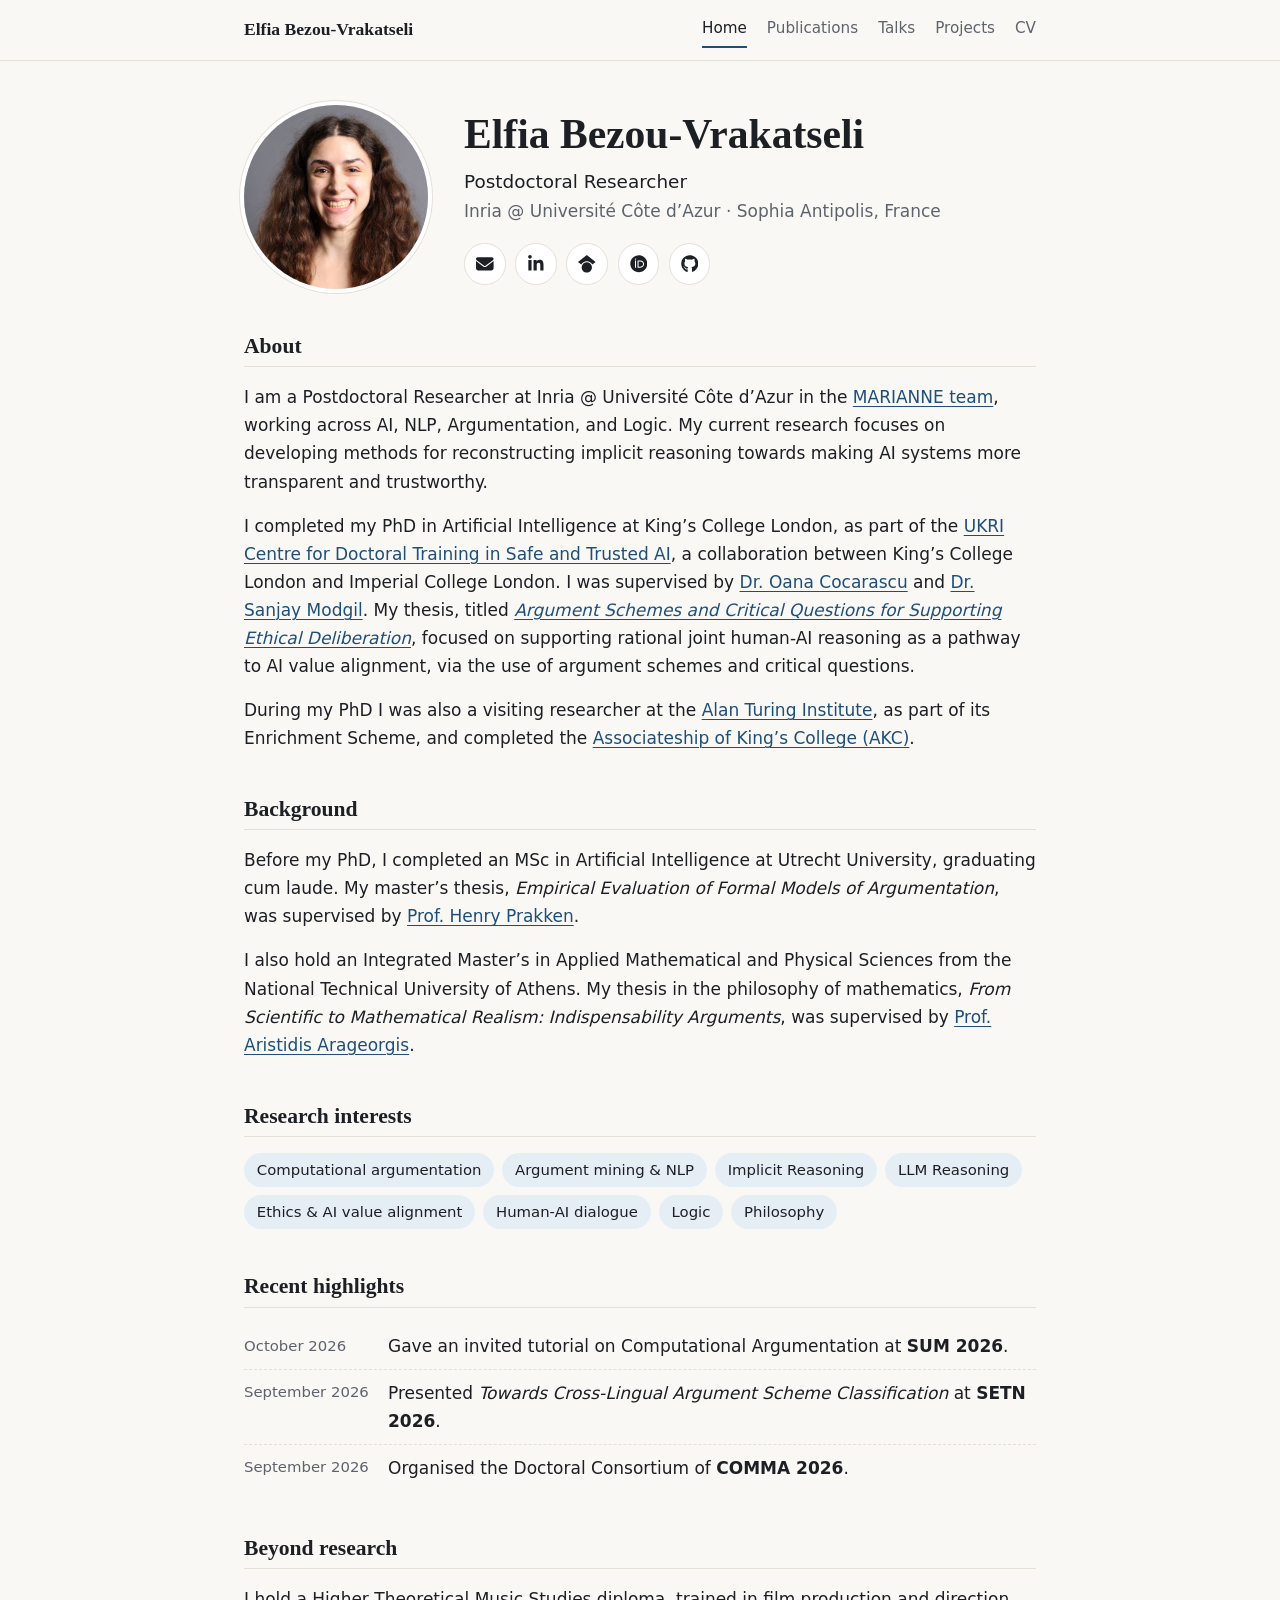
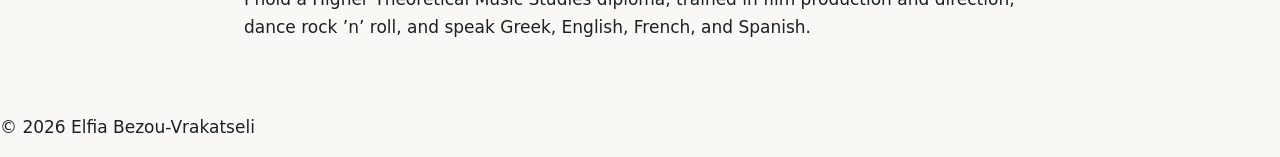
==== index.html @ 73899613 "Update index.html" ====
<!doctype html>
<html lang="en">
<head>
  <meta charset="utf-8">
  <meta name="viewport" content="width=device-width, initial-scale=1">
  <title>Elfia Bezou-Vrakatseli</title>
  <meta name="description" content="Elfia Bezou-Vrakatseli — Postdoctoral Researcher at Inria, Université Côte d’Azur &amp; working on AI, NLP, argumentation and logic.">
  <meta name="author" content="Elfia Bezou-Vrakatseli">
  <meta property="og:title" content="Elfia Bezou-Vrakatseli">
  <meta property="og:description" content="Elfia Bezou-Vrakatseli — Postdoctoral Researcher at Université Côte d’Azur &amp; Inria working on AI, NLP, argumentation and logic.">
  <meta property="og:type" content="website">
  <meta property="og:image" content="https://elfiabv.github.io/assets/photo.jpg">
  <meta name="color-scheme" content="light dark">
  <link rel="icon" href="favicon.svg" type="image/svg+xml">
  <link rel="stylesheet" href="style.css">
</head>
<body>
  <a class="skip" href="#main">Skip to content</a>
  <header class="site-header">
    <div class="wrap header-inner">
      <a class="brand" href="index.html">Elfia Bezou-Vrakatseli</a>
      <nav aria-label="Main">
        <a href="index.html" aria-current="page">Home</a>
        <a href="publications.html">Publications</a>
        <a href="talks.html">Talks</a>
        <a href="projects.html">Projects</a>
        <a href="cv.html">CV</a>
      </nav>
    </div>
  </header>

  <main id="main" class="wrap">
    <section class="hero">
      <div class="avatar">
        <span aria-hidden="true">EBV</span>
        <img src="assets/photo.jpg" alt="Photo of Elfia Bezou-Vrakatseli" width="320" height="320" onerror="this.remove()">
      </div>
      <div class="hero-text">
        <h1>Elfia Bezou-Vrakatseli</h1>
        <p class="role">Postdoctoral Researcher</p>
        <p class="affil"> Inria @ Université Côte d’Azur · Sophia Antipolis, France</p>
    <ul class="links">
      <li><a href="mailto:elfia.bezou-vrakatseli@inria.fr" aria-label="Email" title="Email"><svg class="icon" viewBox="0 0 512 512" aria-hidden="true" focusable="false"><path d="M48 64C21.5 64 0 85.5 0 112c0 15.1 7.1 29.3 19.2 38.4L236.8 313.6c11.4 8.5 27 8.5 38.4 0L492.8 150.4c12.1-9.1 19.2-23.3 19.2-38.4c0-26.5-21.5-48-48-48L48 64zM0 176L0 384c0 35.3 28.7 64 64 64l384 0c35.3 0 64-28.7 64-64l0-208L294.4 339.2c-22.8 17.1-54 17.1-76.8 0L0 176z"/></svg></a></li>
      <li><a href="https://www.linkedin.com/in/elfia-bezou-vrakatseli/" aria-label="LinkedIn" title="LinkedIn" target="_blank" rel="noopener"><svg class="icon" viewBox="0 0 448 512" aria-hidden="true" focusable="false"><path d="M100.28 448H7.4V148.9h92.88zM53.79 108.1C24.09 108.1 0 83.5 0 53.8a53.79 53.79 0 0 1 107.58 0c0 29.7-24.1 54.3-53.79 54.3zM447.9 448h-92.68V302.4c0-34.7-.7-79.2-48.29-79.2-48.29 0-55.69 37.7-55.69 76.7V448h-92.78V148.9h89.08v40.8h1.3c12.4-23.5 42.69-48.3 87.88-48.3 94 0 111.28 61.9 111.28 142.3V448z"/></svg></a></li>
      <li><a href="https://scholar.google.com/citations?user=4mK89xIAAAAJ&amp;hl=en" aria-label="Google Scholar" title="Google Scholar" target="_blank" rel="noopener"><svg class="icon" viewBox="0 0 512 512" aria-hidden="true" focusable="false"><path d="M390.9 298.5c0 0 0 .1 .1 .1c9.2 19.4 14.4 41.1 14.4 64C405.3 445.1 338.5 512 256 512s-149.3-66.9-149.3-149.3c0-22.9 5.2-44.6 14.4-64h0c1.7-3.6 3.6-7.2 5.6-10.7c4.4-7.6 9.4-14.7 15-21.3c27.4-32.6 68.5-53.3 114.4-53.3c33.6 0 64.6 11.1 89.6 29.9c9.1 6.9 17.4 14.7 24.8 23.5c5.6 6.6 10.6 13.8 15 21.3c2 3.4 3.8 7 5.5 10.5zm26.4-18.8c-30.1-58.4-91-98.4-161.3-98.4s-131.2 40-161.3 98.4L0 202.7 256 0 512 202.7l-94.7 77.1z"/></svg></a></li>
      <li><a href="https://orcid.org/0009-0004-8954-246X" aria-label="ORCID" title="ORCID" target="_blank" rel="noopener"><svg class="icon" viewBox="0 0 512 512" aria-hidden="true" focusable="false"><path d="M294.75 188.19h-45.92V342h47.47c67.62 0 83.12-51.34 83.12-76.91 0-41.64-26.54-76.9-84.67-76.9zM256 8C119 8 8 119 8 256s111 248 248 248 248-111 248-248S393 8 256 8zm-80.79 360.76h-29.84v-207.5h29.84zm-14.92-231.14a19.57 19.57 0 1 1 19.57-19.57 19.64 19.64 0 0 1-19.57 19.57zM300 369h-81V161.26h80.6c76.73 0 110.44 54.83 110.44 103.85C410 318.39 368.38 369 300 369z"/></svg></a></li>
      <li><a href="https://github.com/ElfiaBv" aria-label="GitHub" title="GitHub" target="_blank" rel="noopener"><svg class="icon" viewBox="0 0 496 512" aria-hidden="true" focusable="false"><path d="M165.9 397.4c0 2-2.3 3.6-5.2 3.6-3.3.3-5.6-1.3-5.6-3.6 0-2 2.3-3.6 5.2-3.6 3-.3 5.6 1.3 5.6 3.6zm-31.1-4.5c-.7 2 1.3 4.3 4.3 4.9 2.6 1 5.6 0 6.2-2s-1.3-4.3-4.3-5.2c-2.6-.7-5.5.3-6.2 2.3zm44.2-1.7c-2.9.7-4.9 2.6-4.6 4.9.3 2 2.9 3.3 5.9 2.6 2.9-.7 4.9-2.6 4.6-4.6-.3-1.9-3-3.2-5.9-2.9zM244.8 8C106.1 8 0 113.3 0 252c0 110.9 69.8 205.8 169.5 239.2 12.8 2.3 17.3-5.6 17.3-12.1 0-6.2-.3-40.4-.3-61.4 0 0-70 15-84.7-29.8 0 0-11.4-29.1-27.8-36.6 0 0-22.9-15.7 1.6-15.4 0 0 24.9 2 38.6 25.8 21.9 38.6 58.6 27.5 72.9 20.9 2.3-16 8.8-27.1 16-33.7-55.9-6.2-112.3-14.3-112.3-110.5 0-27.5 7.6-41.3 23.6-58.9-2.6-6.5-11.1-33.3 2.6-67.9 20.9-6.5 69 27 69 27 20-5.6 41.5-8.5 62.8-8.5s42.8 2.9 62.8 8.5c0 0 48.1-33.6 69-27 13.7 34.7 5.2 61.4 2.6 67.9 16 17.7 25.8 31.5 25.8 58.9 0 96.5-58.9 104.2-114.8 110.5 9.2 7.9 17 22.9 17 46.4 0 33.7-.3 75.4-.3 83.6 0 6.5 4.6 14.4 17.3 12.1C428.2 457.8 496 362.9 496 252 496 113.3 383.5 8 244.8 8zM97.2 352.9c-1.3 1-1 3.3.7 5.2 1.6 1.6 3.9 2.3 5.2 1 1.3-1 1-3.3-.7-5.2-1.6-1.6-3.9-2.3-5.2-1zm-10.8-8.1c-.7 1.3.3 2.9 2.3 3.9 1.6 1 3.6.7 4.3-.7.7-1.3-.3-2.9-2.3-3.9-2-.6-3.6-.3-4.3.7zm32.4 35.6c-1.6 1.3-1 4.3 1.3 6.2 2.3 2.3 5.2 2.6 6.5 1 1.3-1.3.7-4.3-1.3-6.2-2.2-2.3-5.2-2.6-6.5-1zm-11.4-14.7c-1.6 1-1.6 3.6 0 5.9 1.6 2.3 4.3 3.3 5.6 2.3 1.6-1.3 1.6-3.9 0-6.2-1.4-2.3-4-3.3-5.6-2z"/></svg></a></li>
      </ul>
      </div>
      
    </section>

    <section aria-labelledby="about">
      <h2 id="about">About</h2>
           <p>I am a Postdoctoral Researcher at Inria @ Université Côte d’Azur in the <a href="https://team.inria.fr/marianne/team-members/" target="_blank" rel="noopener">MARIANNE team</a>, working across AI, NLP, Argumentation, and Logic. My current research focuses on developing methods for reconstructing implicit reasoning towards making AI systems more transparent and trustworthy. </p>
         <p>I completed my PhD in Artificial Intelligence at King’s College London, as part of the <a href="https://safeandtrustedai.org/" target="_blank" rel="noopener">UKRI Centre for Doctoral Training in Safe and Trusted AI</a>, a collaboration between King’s College London and Imperial College London. I was supervised by <a href="https://www.kcl.ac.uk/people/oana-cocarascu" target="_blank" rel="noopener">Dr. Oana Cocarascu</a> and <a href="https://sanjaymodgil.nms.kcl.ac.uk/" target="_blank" rel="noopener">Dr. Sanjay Modgil</a>. My thesis, titled <a href="https://kclpure.kcl.ac.uk/portal/en/studentTheses/argument-schemes-and-critical-questions-for-supporting-ethical-de/" target="_blank" rel="noopener"><em>Argument Schemes and Critical Questions for Supporting Ethical Deliberation</em></a>, focused on supporting rational joint human-AI reasoning as a pathway to AI value alignment, via the use of argument schemes and critical questions.     </p>
               
      <p>During my PhD I was also a visiting researcher at the <a href="https://www.turing.ac.uk/" target="_blank" rel="noopener">Alan Turing Institute</a>, as part of its Enrichment Scheme, and completed the <a href="https://www.kcl.ac.uk/akc" target="_blank" rel="noopener">Associateship of King’s College (AKC)</a>.</p>
    </section>

    <section aria-labelledby="background">
      <h2 id="background">Background</h2>
      <p>Before my PhD, I completed an MSc in Artificial Intelligence at Utrecht University, graduating cum laude. My master’s thesis, <em>Empirical Evaluation of Formal Models of Argumentation</em>, was supervised by <a href="https://webspace.science.uu.nl/~prakk101/" target="_blank" rel="noopener">Prof. Henry Prakken</a>.</p>
      <p>I also hold an Integrated Master’s in Applied Mathematical and Physical Sciences from the National Technical University of Athens. My thesis in the philosophy of mathematics, <em>From Scientific to Mathematical Realism: Indispensability Arguments</em></a>, was supervised by <a href="https://aked.ntua.gr/arageorgis_en.html" target="_blank" rel="noopener">Prof. Aristidis Arageorgis</a>.</p>
    </section>
 
    </section>

    <section aria-labelledby="interests">
      <h2 id="interests">Research interests</h2>
      <ul class="tags">
        <li>Computational argumentation</li>
        <li>Argument mining &amp; NLP </li>
        <li>Implicit Reasoning</li> <li>LLM Reasoning</li>
        <li>Ethics &amp; AI value alignment</li>
        <li>Human-AI dialogue</li>
        <li>Logic</li> <li>Philosophy</li>
      </ul>
    </section>

    <section aria-labelledby="highlights">
      <h2 id="highlights">Recent highlights</h2>
      <ul class="timeline">
        <li><span class="when">October 2026</span><span>Gave an invited tutorial on Computational Argumentation at <strong>SUM 2026</strong>.</span></li>
        <li><span class="when">September 2026</span><span>Presented<em> Towards Cross-Lingual Argument Scheme Classification</em> at <strong>SETN 2026</strong>.</span></li>
        
        <li><span class="when">September 2026</span><span>Organised the Doctoral Consortium of <strong>COMMA 2026</strong>.</span></li>
         
      </ul>
    </section>

    <section aria-labelledby="beyond">
      <h2 id="beyond">Beyond research</h2>
      <p>I hold a Higher Theoretical Music Studies diploma, trained in film production and direction, dance rock ’n’ roll, and speak Greek, English, French, and Spanish.</p>
    </section>

  </main>

   
      <p>&copy; 2026 Elfia Bezou-Vrakatseli</p>
    </div>
  </footer>
</body>
</html>
---- style.css ----
/* ==========================================================
   Elfia Bezou-Vrakatseli — personal site
   Colours are defined once here; change --accent to re-theme.
   ========================================================== */

:root {
  --bg: #faf8f4;
  --surface: #ffffff;
  --text: #1c1f24;
  --muted: #5d636d;
  --line: #e4e0d8;
  --accent: #1d4f7a;          /* Aegean blue */
  --accent-soft: #e6eef5;
  --badge-bg: #f1ede6;
  --badge-text: #6b5e4a;

  --serif: "Iowan Old Style", "Palatino Linotype", Palatino, "Book Antiqua", Georgia, serif;
  --sans: system-ui, -apple-system, "Segoe UI", Roboto, "Helvetica Neue", Arial, sans-serif;

  --max: 52rem;
  --radius: 10px;
}

@media (prefers-color-scheme: dark) {
  :root {
    --bg: #14171b;
    --surface: #1b1f24;
    --text: #e8e6e1;
    --muted: #a3a8b0;
    --line: #2c3138;
    --accent: #8cbbe3;
    --accent-soft: #1f2c39;
    --badge-bg: #262b31;
    --badge-text: #c9bfae;
  }
}

/* ---------- base ---------- */
*, *::before, *::after { box-sizing: border-box; }

html { -webkit-text-size-adjust: 100%; }

body {
  margin: 0;
  background: var(--bg);
  color: var(--text);
  font-family: var(--sans);
  font-size: 1.0625rem;
  line-height: 1.65;
}

a { color: var(--accent); text-underline-offset: 0.18em; text-decoration-thickness: 1px; }
a:hover { text-decoration-thickness: 2px; }
:focus-visible { outline: 2px solid var(--accent); outline-offset: 3px; border-radius: 4px; }

h1, h2, h3 { font-family: var(--serif); font-weight: 600; line-height: 1.25; margin: 0; }
h2 {
  font-size: 1.35rem;
  margin: 2.75rem 0 1rem;
  padding-bottom: 0.4rem;
  border-bottom: 1px solid var(--line);
}
h3 { font-size: 1.1rem; }
p { margin: 0 0 1rem; }

.wrap { max-width: var(--max); margin: 0 auto; padding: 0 1.25rem; }

.skip {
  position: absolute; left: -999px; top: 0.5rem;
  background: var(--surface); padding: 0.5rem 0.75rem; border-radius: 6px; z-index: 10;
}
.skip:focus { left: 0.5rem; }

/* ---------- header ---------- */
.site-header {
  border-bottom: 1px solid var(--line);
  background: color-mix(in srgb, var(--bg) 92%, transparent);
  position: sticky; top: 0; z-index: 5;
  backdrop-filter: blur(6px);
}
.header-inner {
  display: flex; align-items: center; justify-content: space-between; gap: 1rem;
  min-height: 3.75rem;
}
.brand {
  font-family: var(--serif); font-size: 1.1rem; font-weight: 600;
  color: var(--text); text-decoration: none; white-space: nowrap;
}
nav { display: flex; gap: 1.25rem; }
nav a {
  color: var(--muted); text-decoration: none; font-size: 0.95rem;
  padding: 0.25rem 0; border-bottom: 2px solid transparent;
}
nav a:hover { color: var(--text); }
nav a[aria-current="page"] { color: var(--text); border-bottom-color: var(--accent); }

main.wrap { padding-top: 2.75rem; padding-bottom: 3.5rem; }

/* ---------- home hero ---------- */
.hero {
  display: grid; grid-template-columns: auto 1fr; gap: 2.25rem; align-items: center;
  margin-bottom: 0.5rem;
}
.avatar {
  position: relative; width: 11.5rem; height: 11.5rem; border-radius: 50%;
  overflow: hidden; background: var(--accent-soft);
  display: grid; place-items: center; flex-shrink: 0;
  box-shadow: 0 0 0 4px var(--surface), 0 0 0 5px var(--line);
}
.avatar span { font-family: var(--serif); font-size: 2.5rem; color: var(--accent); }
.avatar img { position: absolute; inset: 0; width: 100%; height: 100%; object-fit: cover; }

.hero h1 { font-size: clamp(1.9rem, 4.5vw, 2.6rem); margin-bottom: 0.35rem; }
.role { font-size: 1.15rem; margin: 0; }
.affil { color: var(--muted); margin: 0 0 1.1rem; }

/* ---------- icon links ---------- */
.links { list-style: none; display: flex; flex-wrap: wrap; gap: 0.6rem; margin: 0; padding: 0; }
.links a {
  display: grid; place-items: center;
  width: 2.6rem; height: 2.6rem; border-radius: 50%;
  border: 1px solid var(--line); background: var(--surface);
  color: var(--text);
  transition: background-color .15s, color .15s, border-color .15s;
}
.links a:hover { background: var(--accent); border-color: var(--accent); color: var(--bg); }
.icon { width: 1.1rem; height: 1.1rem; fill: currentColor; }
.links-small a { width: 2.2rem; height: 2.2rem; }
.links-small .icon { width: 0.95rem; height: 0.95rem; }

/* ---------- tags ---------- */
.tags { list-style: none; display: flex; flex-wrap: wrap; gap: 0.5rem; padding: 0; margin: 0; }
.tags li {
  background: var(--accent-soft); color: var(--text);
  padding: 0.3rem 0.8rem; border-radius: 999px; font-size: 0.93rem;
}
.tags .level { color: var(--muted); font-size: 0.85em; margin-left: 0.2rem; }

/* ---------- timeline (highlights, awards) ---------- */
.timeline { list-style: none; padding: 0; margin: 0; }
.timeline li {
  display: grid; grid-template-columns: 8rem 1fr; gap: 1rem;
  padding: 0.55rem 0; border-bottom: 1px dashed var(--line);
}
.timeline li:last-child { border-bottom: 0; }
.when { color: var(--muted); font-variant-numeric: tabular-nums; font-size: 0.93rem; padding-top: 0.08rem; }

/* ---------- page titles ---------- */
.page-title { font-size: clamp(1.8rem, 4vw, 2.3rem); margin-bottom: 0.6rem; }
.lede { color: var(--muted); margin-bottom: 0.5rem; }
.page-head { display: flex; flex-wrap: wrap; align-items: center; justify-content: space-between; gap: 1rem; }
.page-head .page-title { margin: 0; }

.button {
  display: inline-flex; align-items: center; gap: 0.55rem;
  background: var(--accent); color: var(--bg);
  padding: 0.6rem 1rem; border-radius: 999px; text-decoration: none; font-size: 0.95rem;
}
.button:hover { filter: brightness(1.1); }
.button .icon { width: 1rem; height: 1rem; }

/* ---------- entries (publications, talks, projects) ---------- */
.year-group h2 { font-variant-numeric: tabular-nums; }
.entries { list-style: none; padding: 0; margin: 0; }
.entry { padding: 0.9rem 0; border-bottom: 1px solid var(--line); }
.entry:last-child { border-bottom: 0; }
.entry p { margin: 0; }
.entry p + p { margin-top: 0.3rem; }
.entry-title { font-weight: 600; line-height: 1.4; }
.entry-meta { color: var(--muted); font-size: 0.95rem; }
.entry-links { display: flex; flex-wrap: wrap; align-items: center; gap: 0.45rem; margin-top: 0.5rem !important; }

.badge {
  font-size: 0.75rem; letter-spacing: 0.04em; text-transform: uppercase;
  background: var(--badge-bg); color: var(--badge-text);
  padding: 0.15rem 0.55rem; border-radius: 4px;
}
.chip {
  font-size: 0.85rem; text-decoration: none;
  border: 1px solid var(--accent); color: var(--accent);
  padding: 0.1rem 0.65rem; border-radius: 999px;
}
.chip:hover { background: var(--accent); color: var(--bg); }

/* ---------- project cards ---------- */
.cards { list-style: none; padding: 0; margin: 0; display: grid; grid-template-columns: repeat(auto-fit, minmax(15rem, 1fr)); gap: 1rem; }
.card {
  background: var(--surface); border: 1px solid var(--line); border-radius: var(--radius);
  padding: 1.1rem 1.2rem;
}
.card h3 { margin-bottom: 0.4rem; }
.card p { margin: 0; color: var(--muted); }
.card .entry-links { margin-top: 0.8rem !important; }

/* ---------- CV ---------- */
.cv-list { list-style: none; padding: 0; margin: 0; }
.cv-list > li {
  display: grid; grid-template-columns: 8rem 1fr; gap: 1rem;
  padding: 0.85rem 0; border-bottom: 1px solid var(--line);
}
.cv-list > li:last-child { border-bottom: 0; }
.cv-list p { margin: 0; }
.cv-list p + p { margin-top: 0.25rem; }
.cv-list .entry-meta + p { margin-top: 0.35rem; }
.plain { padding-left: 1.2rem; margin: 0; }
.plain li { margin-bottom: 0.4rem; }

/* ---------- footer ---------- */
.site-footer { border-top: 1px solid var(--line); padding: 1.75rem 0 2.25rem; }
.footer-inner { display: flex; flex-wrap: wrap; align-items: center; justify-content: space-between; gap: 1rem; }
.site-footer p { margin: 0; color: var(--muted); font-size: 0.9rem; }

/* ---------- small screens ---------- */
@media (max-width: 720px) {
  .header-inner { flex-direction: column; align-items: flex-start; gap: 0.25rem; padding-top: 0.75rem; padding-bottom: 0.5rem; }
  nav { gap: 1rem; overflow-x: auto; max-width: 100%; scrollbar-width: none; }
  nav::-webkit-scrollbar { display: none; }
  .site-header { position: static; }
}

@media (max-width: 600px) {
  body { font-size: 1rem; }
  .wrap { padding: 0 1rem; }
  main.wrap { padding-top: 1.75rem; }
  .hero { grid-template-columns: 1fr; justify-items: center; text-align: center; gap: 1.25rem; }
  .avatar { width: 9.5rem; height: 9.5rem; }
  .hero .links { justify-content: center; }
  .timeline li, .cv-list > li { grid-template-columns: 1fr; gap: 0.15rem; }
  .footer-inner { flex-direction: column; align-items: flex-start; }
}

@media print {
  .site-header, .site-footer, .skip { display: none; }
  body { background: #fff; color: #000; }
}
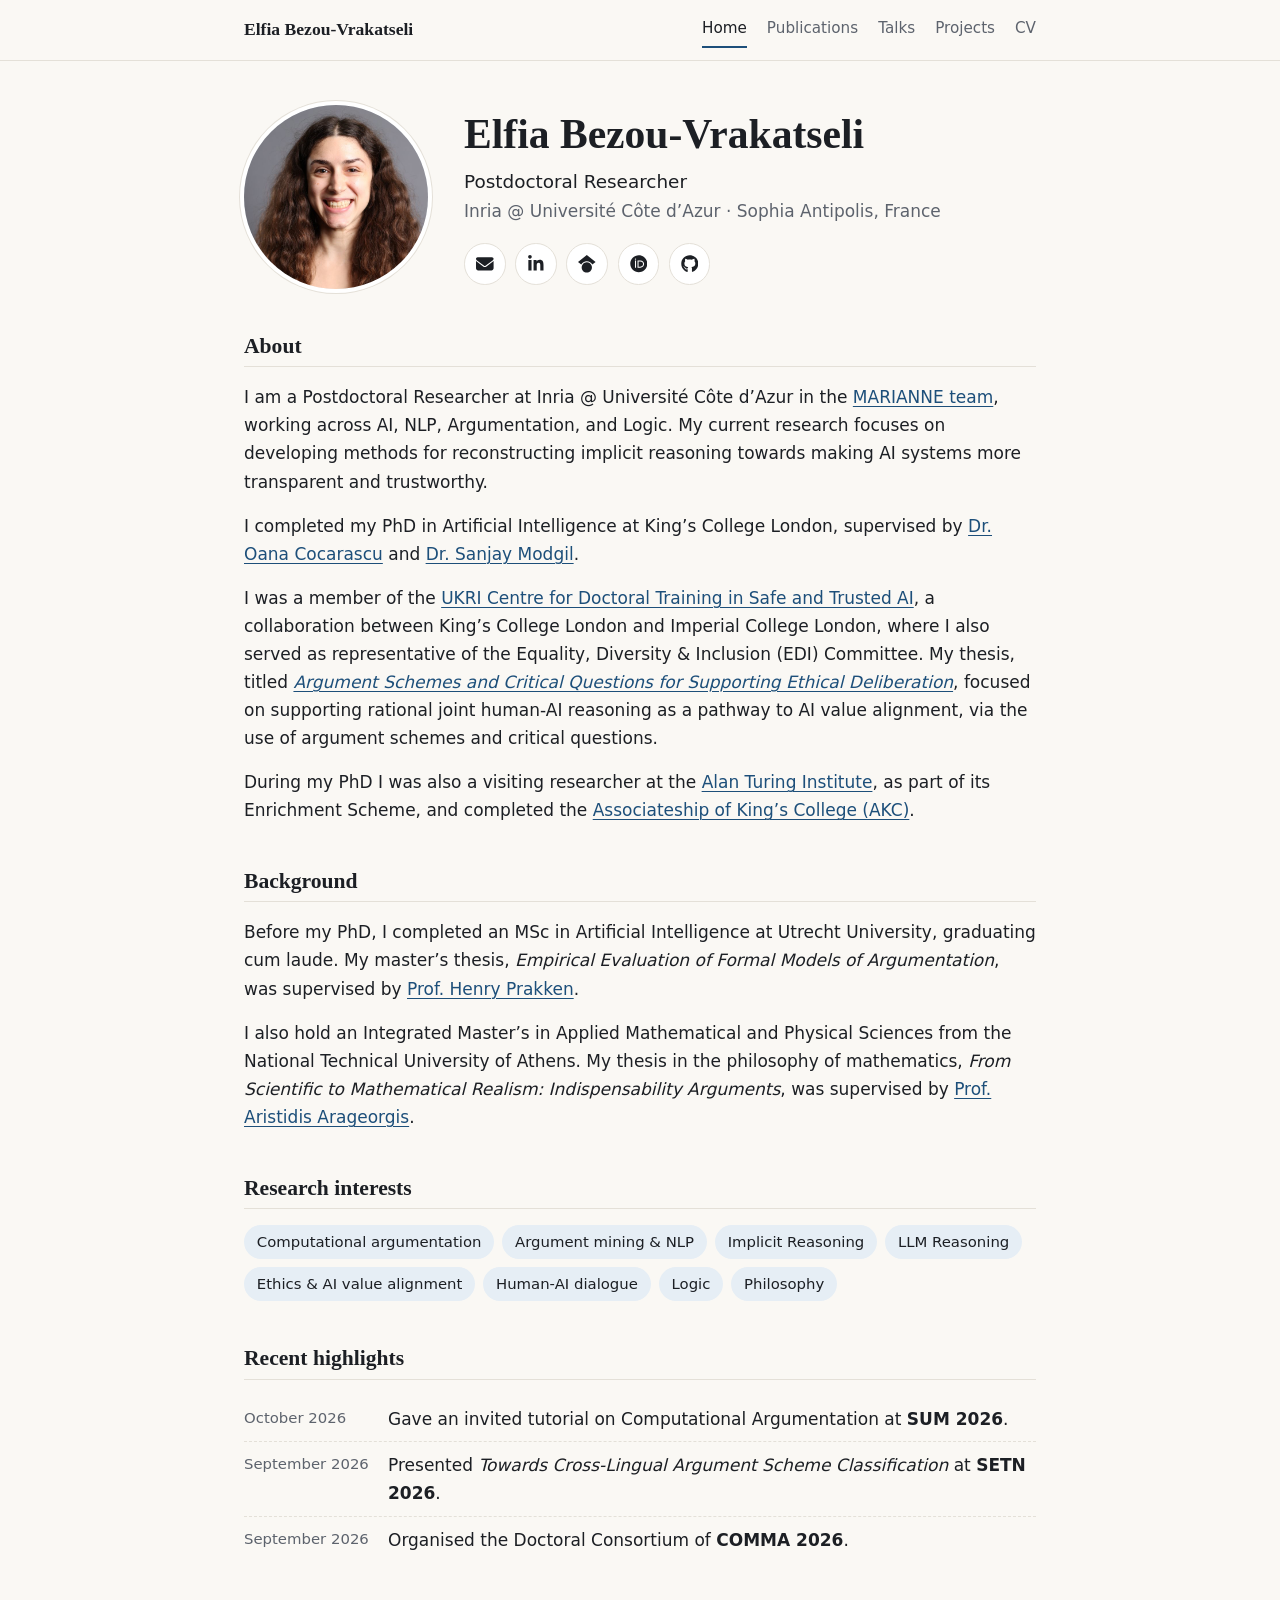
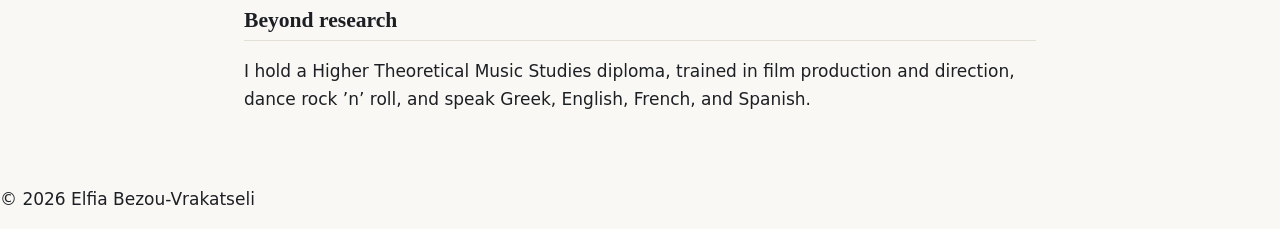
==== commit 9e338034: "Update index.html" ====
--- a/index.html
+++ b/index.html
@@ -53,8 +53,9 @@
     <section aria-labelledby="about">
       <h2 id="about">About</h2>
            <p>I am a Postdoctoral Researcher at Inria @ Université Côte d’Azur in the <a href="https://team.inria.fr/marianne/team-members/" target="_blank" rel="noopener">MARIANNE team</a>, working across AI, NLP, Argumentation, and Logic. My current research focuses on developing methods for reconstructing implicit reasoning towards making AI systems more transparent and trustworthy. </p>
-         <p>I completed my PhD in Artificial Intelligence at King’s College London, as part of the <a href="https://safeandtrustedai.org/" target="_blank" rel="noopener">UKRI Centre for Doctoral Training in Safe and Trusted AI</a>, a collaboration between King’s College London and Imperial College London. I was supervised by <a href="https://www.kcl.ac.uk/people/oana-cocarascu" target="_blank" rel="noopener">Dr. Oana Cocarascu</a> and <a href="https://sanjaymodgil.nms.kcl.ac.uk/" target="_blank" rel="noopener">Dr. Sanjay Modgil</a>. My thesis, titled <a href="https://kclpure.kcl.ac.uk/portal/en/studentTheses/argument-schemes-and-critical-questions-for-supporting-ethical-de/" target="_blank" rel="noopener"><em>Argument Schemes and Critical Questions for Supporting Ethical Deliberation</em></a>, focused on supporting rational joint human-AI reasoning as a pathway to AI value alignment, via the use of argument schemes and critical questions.     </p>
-               
+         <p>I completed my PhD in Artificial Intelligence at King’s College London, supervised by <a href="https://www.kcl.ac.uk/people/oana-cocarascu" target="_blank" rel="noopener">Dr. Oana Cocarascu</a> and <a href="https://sanjaymodgil.nms.kcl.ac.uk/" target="_blank" rel="noopener">Dr. Sanjay Modgil</a>.
+           <p>I was a member of the <a href="https://safeandtrustedai.org/" target="_blank" rel="noopener">UKRI Centre for Doctoral Training in Safe and Trusted AI</a>, a collaboration between King’s College London and Imperial College London, where I also served as representative of the Equality, Diversity & Inclusion (EDI) Committee. My thesis, titled <a href="https://kclpure.kcl.ac.uk/portal/en/studentTheses/argument-schemes-and-critical-questions-for-supporting-ethical-de/" target="_blank" rel="noopener"><em>Argument Schemes and Critical Questions for Supporting Ethical Deliberation</em></a>, focused on supporting rational joint human-AI reasoning as a pathway to AI value alignment, via the use of argument schemes and critical questions.   </p>
+             </p>  
       <p>During my PhD I was also a visiting researcher at the <a href="https://www.turing.ac.uk/" target="_blank" rel="noopener">Alan Turing Institute</a>, as part of its Enrichment Scheme, and completed the <a href="https://www.kcl.ac.uk/akc" target="_blank" rel="noopener">Associateship of King’s College (AKC)</a>.</p>
     </section>
 
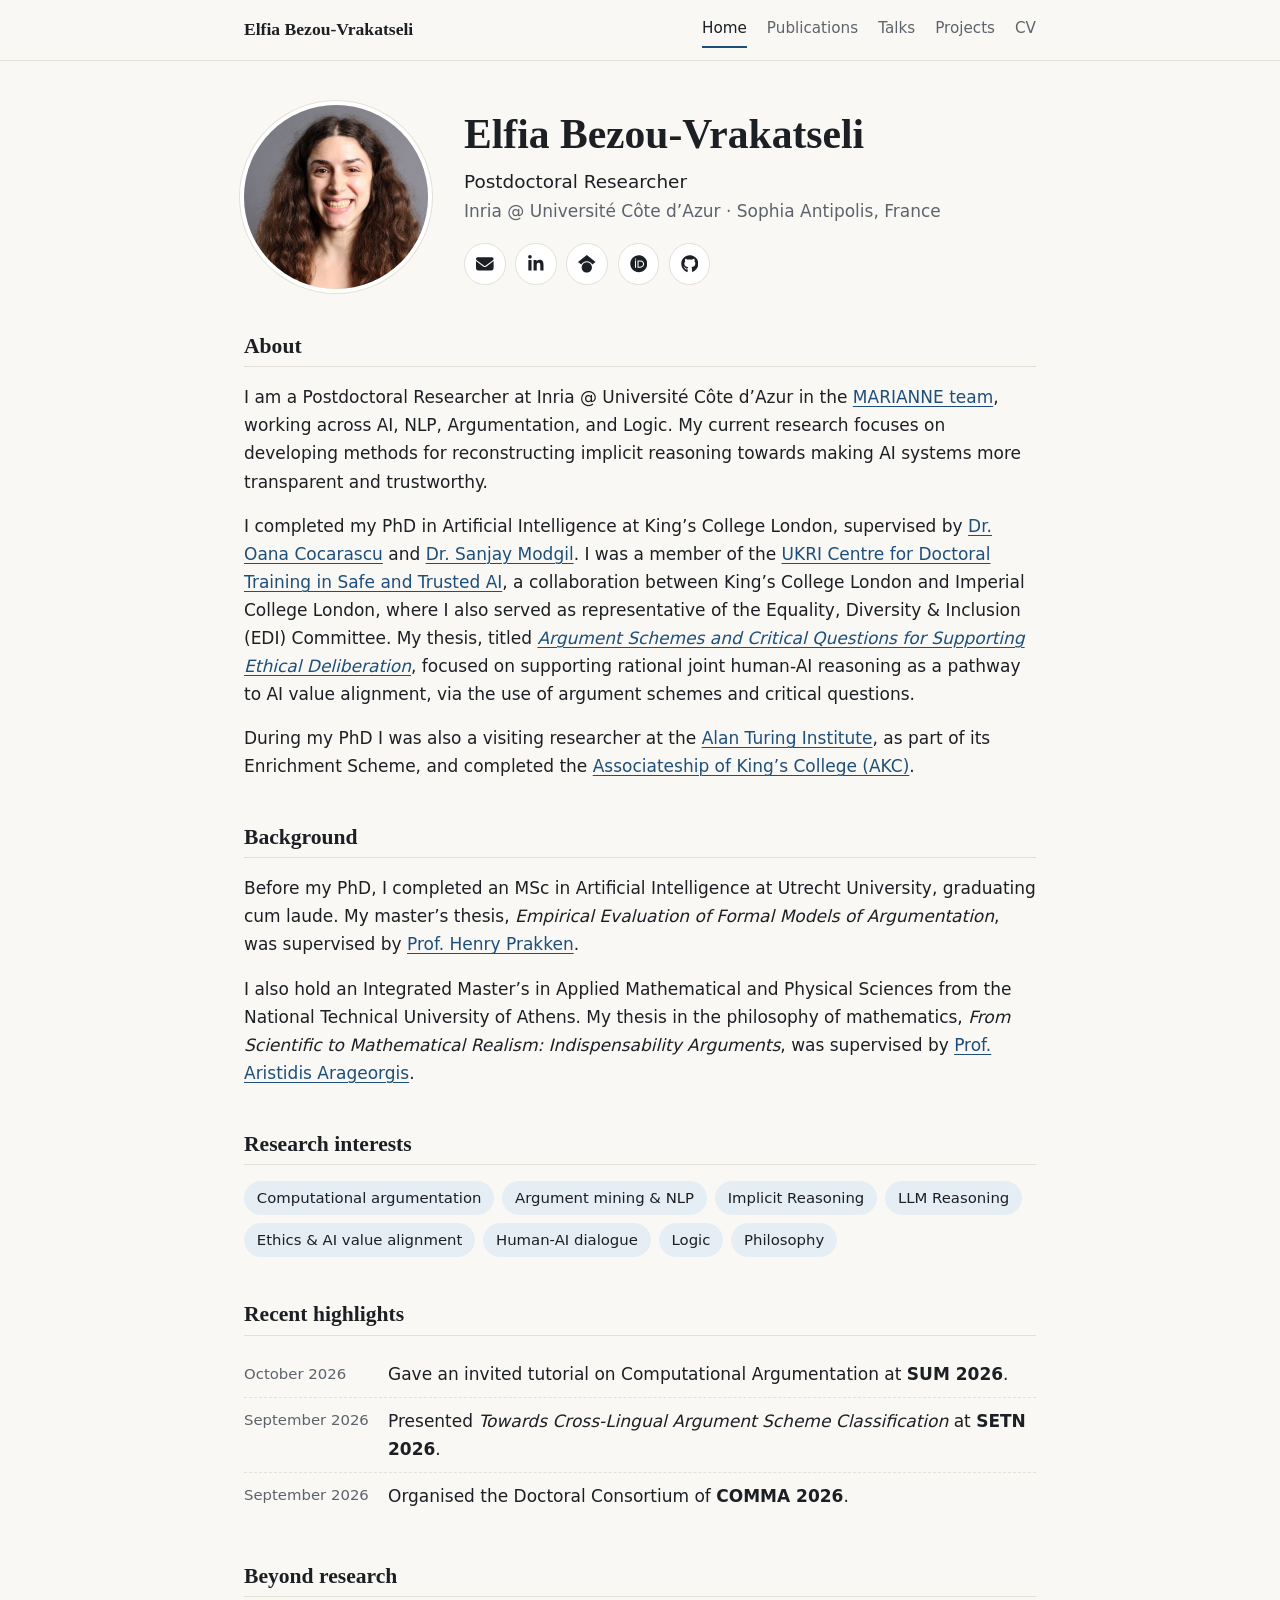
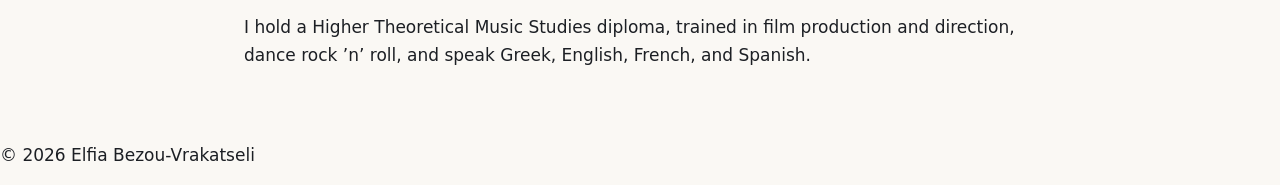
==== commit 2d92fc05: "Update index.html" ====
--- a/index.html
+++ b/index.html
@@ -54,7 +54,7 @@
       <h2 id="about">About</h2>
            <p>I am a Postdoctoral Researcher at Inria @ Université Côte d’Azur in the <a href="https://team.inria.fr/marianne/team-members/" target="_blank" rel="noopener">MARIANNE team</a>, working across AI, NLP, Argumentation, and Logic. My current research focuses on developing methods for reconstructing implicit reasoning towards making AI systems more transparent and trustworthy. </p>
          <p>I completed my PhD in Artificial Intelligence at King’s College London, supervised by <a href="https://www.kcl.ac.uk/people/oana-cocarascu" target="_blank" rel="noopener">Dr. Oana Cocarascu</a> and <a href="https://sanjaymodgil.nms.kcl.ac.uk/" target="_blank" rel="noopener">Dr. Sanjay Modgil</a>.
-           <p>I was a member of the <a href="https://safeandtrustedai.org/" target="_blank" rel="noopener">UKRI Centre for Doctoral Training in Safe and Trusted AI</a>, a collaboration between King’s College London and Imperial College London, where I also served as representative of the Equality, Diversity & Inclusion (EDI) Committee. My thesis, titled <a href="https://kclpure.kcl.ac.uk/portal/en/studentTheses/argument-schemes-and-critical-questions-for-supporting-ethical-de/" target="_blank" rel="noopener"><em>Argument Schemes and Critical Questions for Supporting Ethical Deliberation</em></a>, focused on supporting rational joint human-AI reasoning as a pathway to AI value alignment, via the use of argument schemes and critical questions.   </p>
+           I was a member of the <a href="https://safeandtrustedai.org/" target="_blank" rel="noopener">UKRI Centre for Doctoral Training in Safe and Trusted AI</a>, a collaboration between King’s College London and Imperial College London, where I also served as representative of the Equality, Diversity & Inclusion (EDI) Committee. My thesis, titled <a href="https://kclpure.kcl.ac.uk/portal/en/studentTheses/argument-schemes-and-critical-questions-for-supporting-ethical-de/" target="_blank" rel="noopener"><em>Argument Schemes and Critical Questions for Supporting Ethical Deliberation</em></a>, focused on supporting rational joint human-AI reasoning as a pathway to AI value alignment, via the use of argument schemes and critical questions.   </p>
              </p>  
       <p>During my PhD I was also a visiting researcher at the <a href="https://www.turing.ac.uk/" target="_blank" rel="noopener">Alan Turing Institute</a>, as part of its Enrichment Scheme, and completed the <a href="https://www.kcl.ac.uk/akc" target="_blank" rel="noopener">Associateship of King’s College (AKC)</a>.</p>
     </section>
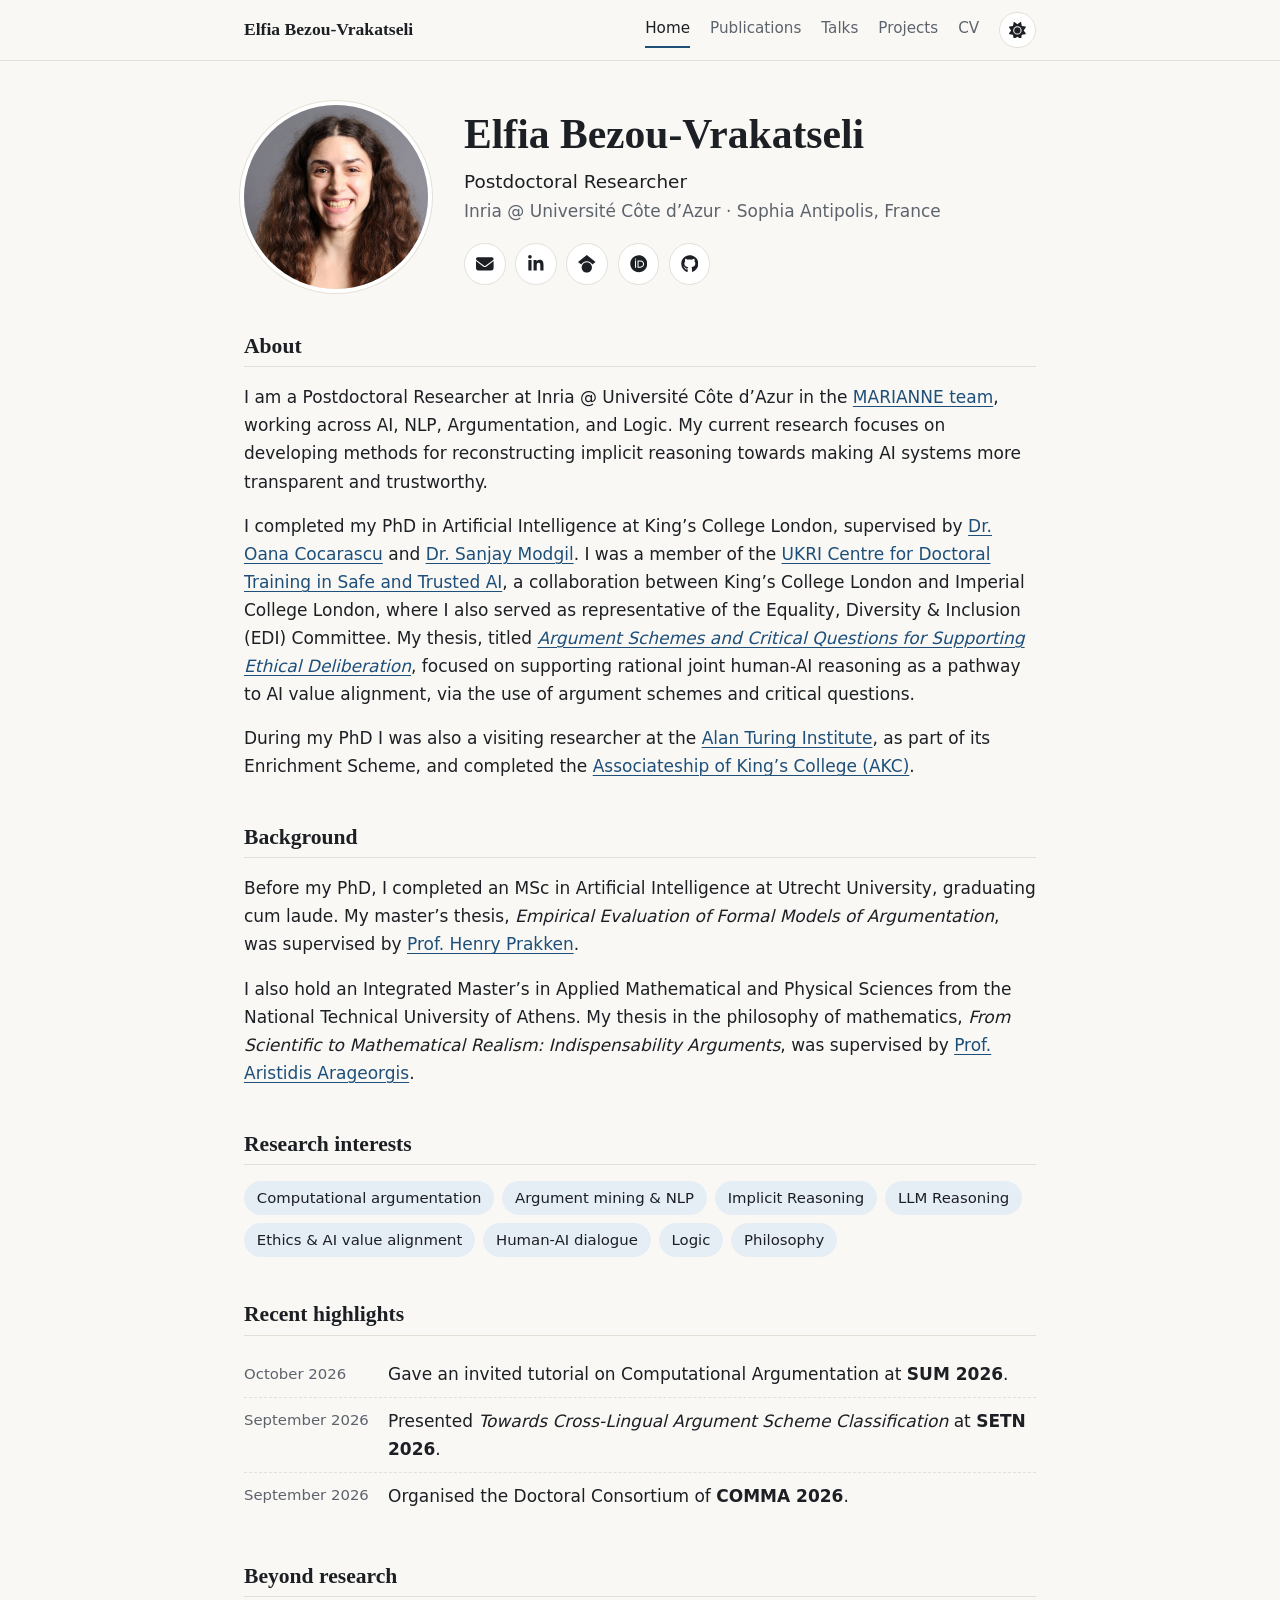
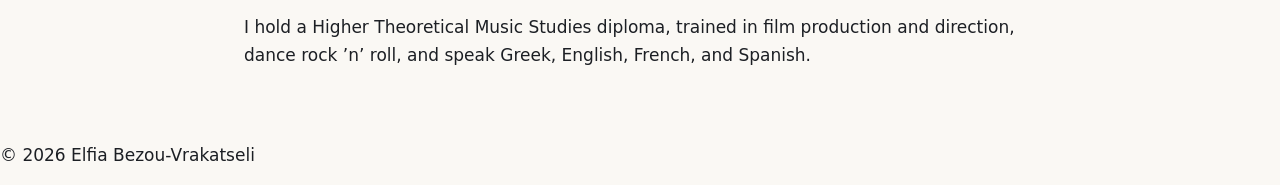
==== commit 3957e000: "Update index.html" ====
--- a/index.html
+++ b/index.html
@@ -1,3 +1,5 @@
+     <link rel="stylesheet" href="style.css">
+     <script src="theme.js"></script>
 <!doctype html>
 <html lang="en">
 <head>
--- a/style.css
+++ b/style.css
@@ -211,10 +211,9 @@
 .site-footer p { margin: 0; color: var(--muted); font-size: 0.9rem; }
 
 /* ---------- small screens ---------- */
-@media (max-width: 720px) {
-  .header-inner { flex-direction: column; align-items: flex-start; gap: 0.25rem; padding-top: 0.75rem; padding-bottom: 0.5rem; }
-  nav { gap: 1rem; overflow-x: auto; max-width: 100%; scrollbar-width: none; }
-  nav::-webkit-scrollbar { display: none; }
+@media (max-width: 900px) {
+  .header-inner { flex-direction: column; align-items: flex-start; gap: 0.35rem; padding-top: 0.8rem; padding-bottom: 0.6rem; }
+  nav { flex-wrap: wrap; column-gap: 1.1rem; row-gap: 0.15rem; }
   .site-header { position: static; }
 }
 
@@ -233,3 +232,114 @@
   .site-header, .site-footer, .skip { display: none; }
   body { background: #fff; color: #000; }
 }
+
+/* ---------- compact education list (Home "Background" + Education page) ---------- */
+.cv-list.compact > li { padding: 0.75rem 0; }
+.cv-list .at { font-weight: 400; color: var(--muted); }
+.cv-list .detail { font-size: 0.94rem; color: var(--muted); margin-top: 0.2rem; }
+.cv-list .detail a { color: var(--accent); }
+.cv-list .detail.labelled { display: grid; grid-template-columns: 6.5rem 1fr; gap: 0.5rem; }
+.cv-list .label {
+  font-size: 0.72rem; letter-spacing: 0.06em; text-transform: uppercase; color: var(--muted);
+  padding-top: 0.2rem;
+}
+@media (max-width: 600px) {
+  .cv-list .detail.labelled { grid-template-columns: 1fr; gap: 0; margin-top: 0.4rem; }
+}
+
+/* ==========================================================
+   Theme switcher: Light / Dark / Rainbow (button added by theme.js)
+   ========================================================== */
+:root[data-theme="light"] {
+  color-scheme: light;
+  --bg: #faf8f4; --surface: #ffffff; --text: #1c1f24; --muted: #5d636d; --line: #e4e0d8;
+  --accent: #1d4f7a; --accent-soft: #e6eef5; --badge-bg: #f1ede6; --badge-text: #6b5e4a;
+}
+:root[data-theme="dark"] {
+  color-scheme: dark;
+  --bg: #14171b; --surface: #1b1f24; --text: #e8e6e1; --muted: #a3a8b0; --line: #2c3138;
+  --accent: #8cbbe3; --accent-soft: #1f2c39; --badge-bg: #262b31; --badge-text: #c9bfae;
+}
+
+body { transition: background-color .3s ease, color .3s ease; }
+
+.header-inner nav { margin-left: auto; }
+.theme-toggle {
+  flex-shrink: 0; display: grid; place-items: center;
+  width: 2.3rem; height: 2.3rem; padding: 0; margin-left: 0.25rem;
+  border-radius: 50%; border: 1px solid var(--line);
+  background: var(--surface); color: var(--text); cursor: pointer;
+  transition: transform .25s ease, background-color .15s, color .15s;
+}
+.theme-toggle:hover { transform: rotate(-20deg) scale(1.08); }
+.theme-toggle .icon { width: 1.05rem; height: 1.05rem; }
+@media (max-width: 900px) {
+  .header-inner { position: relative; }
+  .header-inner nav { margin-left: 0; }
+  .theme-toggle { position: absolute; top: 0.55rem; right: 1.25rem; margin: 0; }
+}
+@media (max-width: 600px) { .theme-toggle { right: 1rem; } }
+
+/* ---------- Rainbow ---------- */
+@property --hue { syntax: "<number>"; inherits: true; initial-value: 300; }
+@property --spin { syntax: "<angle>"; inherits: false; initial-value: 0deg; }
+
+:root[data-theme="rainbow"] {
+  color-scheme: light;
+  --bg: #fffdf9; --surface: #ffffff; --text: #1f1a24; --muted: #5e5668; --line: #ece4f1;
+  --accent: oklch(0.5 0.17 var(--hue));
+  --accent-soft: oklch(0.95 0.04 var(--hue));
+  --badge-bg: oklch(0.94 0.05 calc(var(--hue) + 180));
+  --badge-text: oklch(0.42 0.1 calc(var(--hue) + 180));
+  --rainbow: #ff006e, #fb5607, #e0a100, #38b000, #3a86ff, #8338ec, #ff006e;
+  animation: hue-cycle 14s linear infinite;
+}
+@keyframes hue-cycle { from { --hue: 0; } to { --hue: 360; } }
+
+:root[data-theme="rainbow"] body {
+  background:
+    radial-gradient(55rem 35rem at 0% -10%, #ffe3f1, transparent 60%),
+    radial-gradient(50rem 35rem at 100% 0%, #e0f0ff, transparent 60%),
+    radial-gradient(60rem 45rem at 50% 115%, #fff6d6, transparent 60%),
+    var(--bg);
+  background-attachment: fixed;
+}
+:root[data-theme="rainbow"] .site-header {
+  border-bottom: 3px solid transparent;
+  border-image: linear-gradient(90deg, var(--rainbow)) 1;
+}
+:root[data-theme="rainbow"] h2 {
+  border-bottom: 2px solid transparent;
+  border-image: linear-gradient(90deg, var(--rainbow), transparent) 1;
+}
+:root[data-theme="rainbow"] .hero h1,
+:root[data-theme="rainbow"] .page-title {
+  background: linear-gradient(90deg, var(--rainbow));
+  background-size: 200% auto;
+  -webkit-background-clip: text; background-clip: text;
+  color: transparent;
+  animation: rainbow-slide 6s linear infinite;
+}
+@keyframes rainbow-slide { to { background-position: 200% center; } }
+
+:root[data-theme="rainbow"] .avatar {
+  background: conic-gradient(from var(--spin), var(--rainbow));
+  box-shadow: none;
+  animation: ring-spin 8s linear infinite;
+}
+:root[data-theme="rainbow"] .avatar img {
+  inset: 5px; width: calc(100% - 10px); height: calc(100% - 10px); border-radius: 50%;
+}
+@keyframes ring-spin { to { --spin: 360deg; } }
+
+:root[data-theme="rainbow"] .tags li:nth-child(6n+1) { background: #ffe0ec; }
+:root[data-theme="rainbow"] .tags li:nth-child(6n+2) { background: #ffe9d6; }
+:root[data-theme="rainbow"] .tags li:nth-child(6n+3) { background: #fff4c7; }
+:root[data-theme="rainbow"] .tags li:nth-child(6n+4) { background: #dff5d8; }
+:root[data-theme="rainbow"] .tags li:nth-child(6n+5) { background: #dcebff; }
+:root[data-theme="rainbow"] .tags li:nth-child(6n+6) { background: #ece0ff; }
+
+@media (prefers-reduced-motion: reduce) {
+  :root[data-theme="rainbow"], :root[data-theme="rainbow"] * { animation: none !important; }
+  .theme-toggle:hover { transform: none; }
+}
--- a/style.css
+++ b/style.css
@@ -211,10 +211,9 @@
 .site-footer p { margin: 0; color: var(--muted); font-size: 0.9rem; }
 
 /* ---------- small screens ---------- */
-@media (max-width: 720px) {
-  .header-inner { flex-direction: column; align-items: flex-start; gap: 0.25rem; padding-top: 0.75rem; padding-bottom: 0.5rem; }
-  nav { gap: 1rem; overflow-x: auto; max-width: 100%; scrollbar-width: none; }
-  nav::-webkit-scrollbar { display: none; }
+@media (max-width: 900px) {
+  .header-inner { flex-direction: column; align-items: flex-start; gap: 0.35rem; padding-top: 0.8rem; padding-bottom: 0.6rem; }
+  nav { flex-wrap: wrap; column-gap: 1.1rem; row-gap: 0.15rem; }
   .site-header { position: static; }
 }
 
@@ -233,3 +232,114 @@
   .site-header, .site-footer, .skip { display: none; }
   body { background: #fff; color: #000; }
 }
+
+/* ---------- compact education list (Home "Background" + Education page) ---------- */
+.cv-list.compact > li { padding: 0.75rem 0; }
+.cv-list .at { font-weight: 400; color: var(--muted); }
+.cv-list .detail { font-size: 0.94rem; color: var(--muted); margin-top: 0.2rem; }
+.cv-list .detail a { color: var(--accent); }
+.cv-list .detail.labelled { display: grid; grid-template-columns: 6.5rem 1fr; gap: 0.5rem; }
+.cv-list .label {
+  font-size: 0.72rem; letter-spacing: 0.06em; text-transform: uppercase; color: var(--muted);
+  padding-top: 0.2rem;
+}
+@media (max-width: 600px) {
+  .cv-list .detail.labelled { grid-template-columns: 1fr; gap: 0; margin-top: 0.4rem; }
+}
+
+/* ==========================================================
+   Theme switcher: Light / Dark / Rainbow (button added by theme.js)
+   ========================================================== */
+:root[data-theme="light"] {
+  color-scheme: light;
+  --bg: #faf8f4; --surface: #ffffff; --text: #1c1f24; --muted: #5d636d; --line: #e4e0d8;
+  --accent: #1d4f7a; --accent-soft: #e6eef5; --badge-bg: #f1ede6; --badge-text: #6b5e4a;
+}
+:root[data-theme="dark"] {
+  color-scheme: dark;
+  --bg: #14171b; --surface: #1b1f24; --text: #e8e6e1; --muted: #a3a8b0; --line: #2c3138;
+  --accent: #8cbbe3; --accent-soft: #1f2c39; --badge-bg: #262b31; --badge-text: #c9bfae;
+}
+
+body { transition: background-color .3s ease, color .3s ease; }
+
+.header-inner nav { margin-left: auto; }
+.theme-toggle {
+  flex-shrink: 0; display: grid; place-items: center;
+  width: 2.3rem; height: 2.3rem; padding: 0; margin-left: 0.25rem;
+  border-radius: 50%; border: 1px solid var(--line);
+  background: var(--surface); color: var(--text); cursor: pointer;
+  transition: transform .25s ease, background-color .15s, color .15s;
+}
+.theme-toggle:hover { transform: rotate(-20deg) scale(1.08); }
+.theme-toggle .icon { width: 1.05rem; height: 1.05rem; }
+@media (max-width: 900px) {
+  .header-inner { position: relative; }
+  .header-inner nav { margin-left: 0; }
+  .theme-toggle { position: absolute; top: 0.55rem; right: 1.25rem; margin: 0; }
+}
+@media (max-width: 600px) { .theme-toggle { right: 1rem; } }
+
+/* ---------- Rainbow ---------- */
+@property --hue { syntax: "<number>"; inherits: true; initial-value: 300; }
+@property --spin { syntax: "<angle>"; inherits: false; initial-value: 0deg; }
+
+:root[data-theme="rainbow"] {
+  color-scheme: light;
+  --bg: #fffdf9; --surface: #ffffff; --text: #1f1a24; --muted: #5e5668; --line: #ece4f1;
+  --accent: oklch(0.5 0.17 var(--hue));
+  --accent-soft: oklch(0.95 0.04 var(--hue));
+  --badge-bg: oklch(0.94 0.05 calc(var(--hue) + 180));
+  --badge-text: oklch(0.42 0.1 calc(var(--hue) + 180));
+  --rainbow: #ff006e, #fb5607, #e0a100, #38b000, #3a86ff, #8338ec, #ff006e;
+  animation: hue-cycle 14s linear infinite;
+}
+@keyframes hue-cycle { from { --hue: 0; } to { --hue: 360; } }
+
+:root[data-theme="rainbow"] body {
+  background:
+    radial-gradient(55rem 35rem at 0% -10%, #ffe3f1, transparent 60%),
+    radial-gradient(50rem 35rem at 100% 0%, #e0f0ff, transparent 60%),
+    radial-gradient(60rem 45rem at 50% 115%, #fff6d6, transparent 60%),
+    var(--bg);
+  background-attachment: fixed;
+}
+:root[data-theme="rainbow"] .site-header {
+  border-bottom: 3px solid transparent;
+  border-image: linear-gradient(90deg, var(--rainbow)) 1;
+}
+:root[data-theme="rainbow"] h2 {
+  border-bottom: 2px solid transparent;
+  border-image: linear-gradient(90deg, var(--rainbow), transparent) 1;
+}
+:root[data-theme="rainbow"] .hero h1,
+:root[data-theme="rainbow"] .page-title {
+  background: linear-gradient(90deg, var(--rainbow));
+  background-size: 200% auto;
+  -webkit-background-clip: text; background-clip: text;
+  color: transparent;
+  animation: rainbow-slide 6s linear infinite;
+}
+@keyframes rainbow-slide { to { background-position: 200% center; } }
+
+:root[data-theme="rainbow"] .avatar {
+  background: conic-gradient(from var(--spin), var(--rainbow));
+  box-shadow: none;
+  animation: ring-spin 8s linear infinite;
+}
+:root[data-theme="rainbow"] .avatar img {
+  inset: 5px; width: calc(100% - 10px); height: calc(100% - 10px); border-radius: 50%;
+}
+@keyframes ring-spin { to { --spin: 360deg; } }
+
+:root[data-theme="rainbow"] .tags li:nth-child(6n+1) { background: #ffe0ec; }
+:root[data-theme="rainbow"] .tags li:nth-child(6n+2) { background: #ffe9d6; }
+:root[data-theme="rainbow"] .tags li:nth-child(6n+3) { background: #fff4c7; }
+:root[data-theme="rainbow"] .tags li:nth-child(6n+4) { background: #dff5d8; }
+:root[data-theme="rainbow"] .tags li:nth-child(6n+5) { background: #dcebff; }
+:root[data-theme="rainbow"] .tags li:nth-child(6n+6) { background: #ece0ff; }
+
+@media (prefers-reduced-motion: reduce) {
+  :root[data-theme="rainbow"], :root[data-theme="rainbow"] * { animation: none !important; }
+  .theme-toggle:hover { transform: none; }
+}
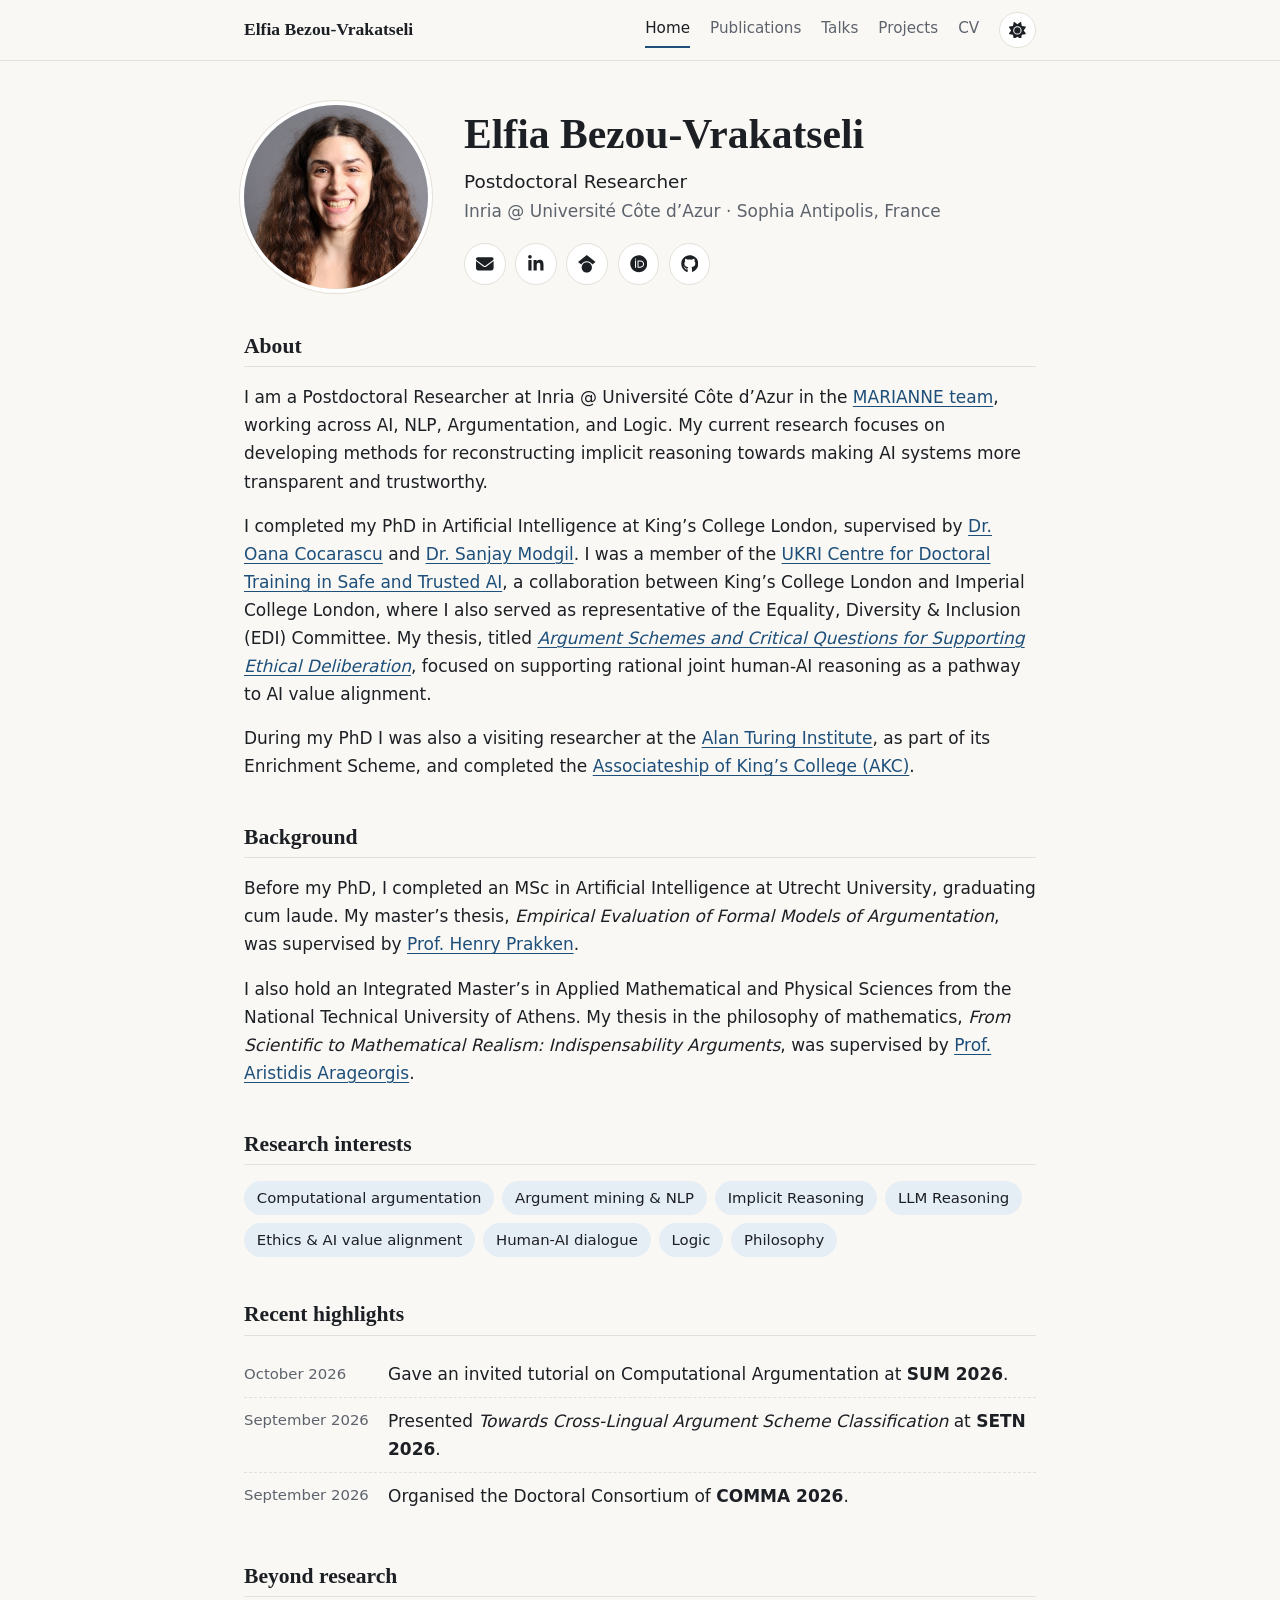
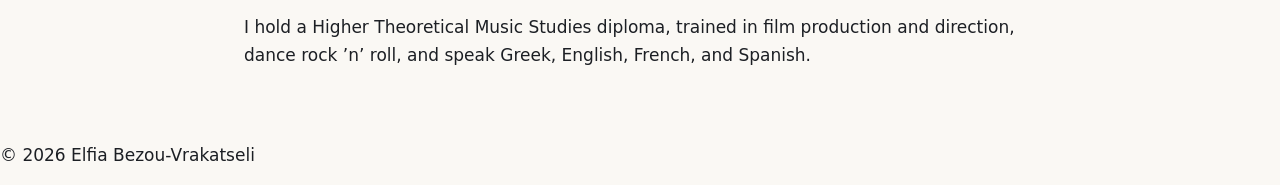
==== commit 3fb2c104: "Update index.html" ====
--- a/index.html
+++ b/index.html
@@ -56,7 +56,7 @@
       <h2 id="about">About</h2>
            <p>I am a Postdoctoral Researcher at Inria @ Université Côte d’Azur in the <a href="https://team.inria.fr/marianne/team-members/" target="_blank" rel="noopener">MARIANNE team</a>, working across AI, NLP, Argumentation, and Logic. My current research focuses on developing methods for reconstructing implicit reasoning towards making AI systems more transparent and trustworthy. </p>
          <p>I completed my PhD in Artificial Intelligence at King’s College London, supervised by <a href="https://www.kcl.ac.uk/people/oana-cocarascu" target="_blank" rel="noopener">Dr. Oana Cocarascu</a> and <a href="https://sanjaymodgil.nms.kcl.ac.uk/" target="_blank" rel="noopener">Dr. Sanjay Modgil</a>.
-           I was a member of the <a href="https://safeandtrustedai.org/" target="_blank" rel="noopener">UKRI Centre for Doctoral Training in Safe and Trusted AI</a>, a collaboration between King’s College London and Imperial College London, where I also served as representative of the Equality, Diversity & Inclusion (EDI) Committee. My thesis, titled <a href="https://kclpure.kcl.ac.uk/portal/en/studentTheses/argument-schemes-and-critical-questions-for-supporting-ethical-de/" target="_blank" rel="noopener"><em>Argument Schemes and Critical Questions for Supporting Ethical Deliberation</em></a>, focused on supporting rational joint human-AI reasoning as a pathway to AI value alignment, via the use of argument schemes and critical questions.   </p>
+           I was a member of the <a href="https://safeandtrustedai.org/" target="_blank" rel="noopener">UKRI Centre for Doctoral Training in Safe and Trusted AI</a>, a collaboration between King’s College London and Imperial College London, where I also served as representative of the Equality, Diversity & Inclusion (EDI) Committee. My thesis, titled <a href="https://kclpure.kcl.ac.uk/portal/en/studentTheses/argument-schemes-and-critical-questions-for-supporting-ethical-de/" target="_blank" rel="noopener"><em>Argument Schemes and Critical Questions for Supporting Ethical Deliberation</em></a>, focused on supporting rational joint human-AI reasoning as a pathway to AI value alignment. </p>
              </p>  
       <p>During my PhD I was also a visiting researcher at the <a href="https://www.turing.ac.uk/" target="_blank" rel="noopener">Alan Turing Institute</a>, as part of its Enrichment Scheme, and completed the <a href="https://www.kcl.ac.uk/akc" target="_blank" rel="noopener">Associateship of King’s College (AKC)</a>.</p>
     </section>
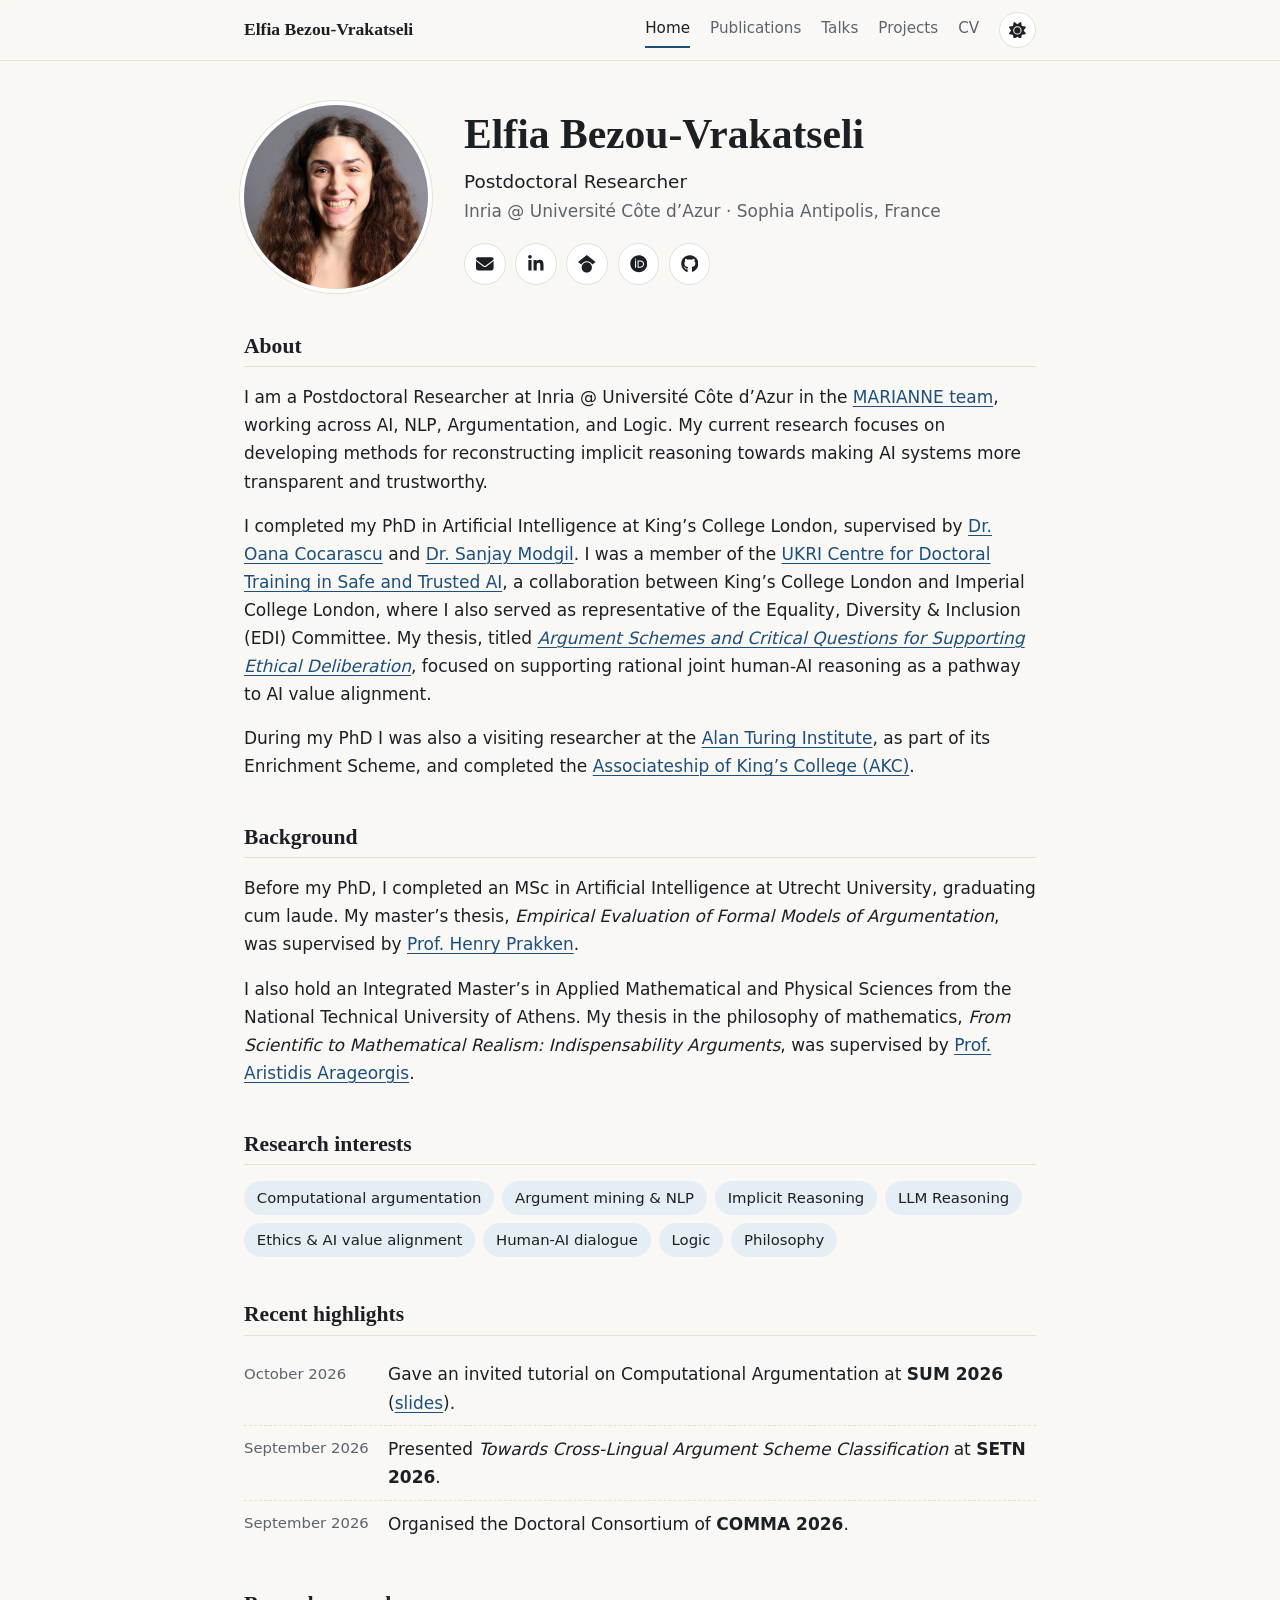
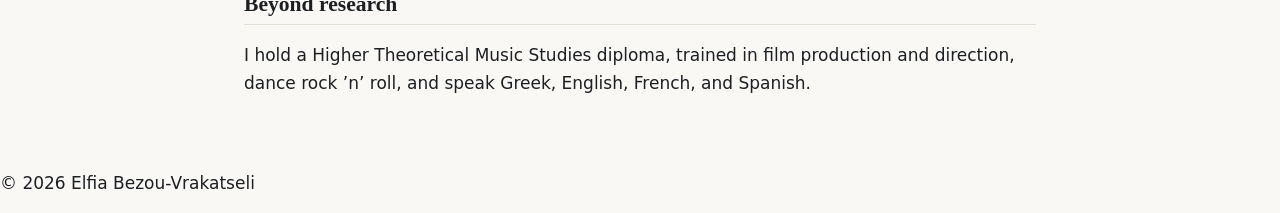
==== commit 34668aa0: "Update index.html" ====
--- a/index.html
+++ b/index.html
@@ -84,7 +84,7 @@
     <section aria-labelledby="highlights">
       <h2 id="highlights">Recent highlights</h2>
       <ul class="timeline">
-        <li><span class="when">October 2026</span><span>Gave an invited tutorial on Computational Argumentation at <strong>SUM 2026</strong>.</span></li>
+        <li><span class="when">October 2026</span><span>Gave an invited tutorial on Computational Argumentation at <strong>SUM 2026</strong> (<a href="assets/SUM2026_tutorial_slides.pdf" target="_blank" rel="noopener">slides</a>).</span></li>
         <li><span class="when">September 2026</span><span>Presented<em> Towards Cross-Lingual Argument Scheme Classification</em> at <strong>SETN 2026</strong>.</span></li>
         
         <li><span class="when">September 2026</span><span>Organised the Doctoral Consortium of <strong>COMMA 2026</strong>.</span></li>
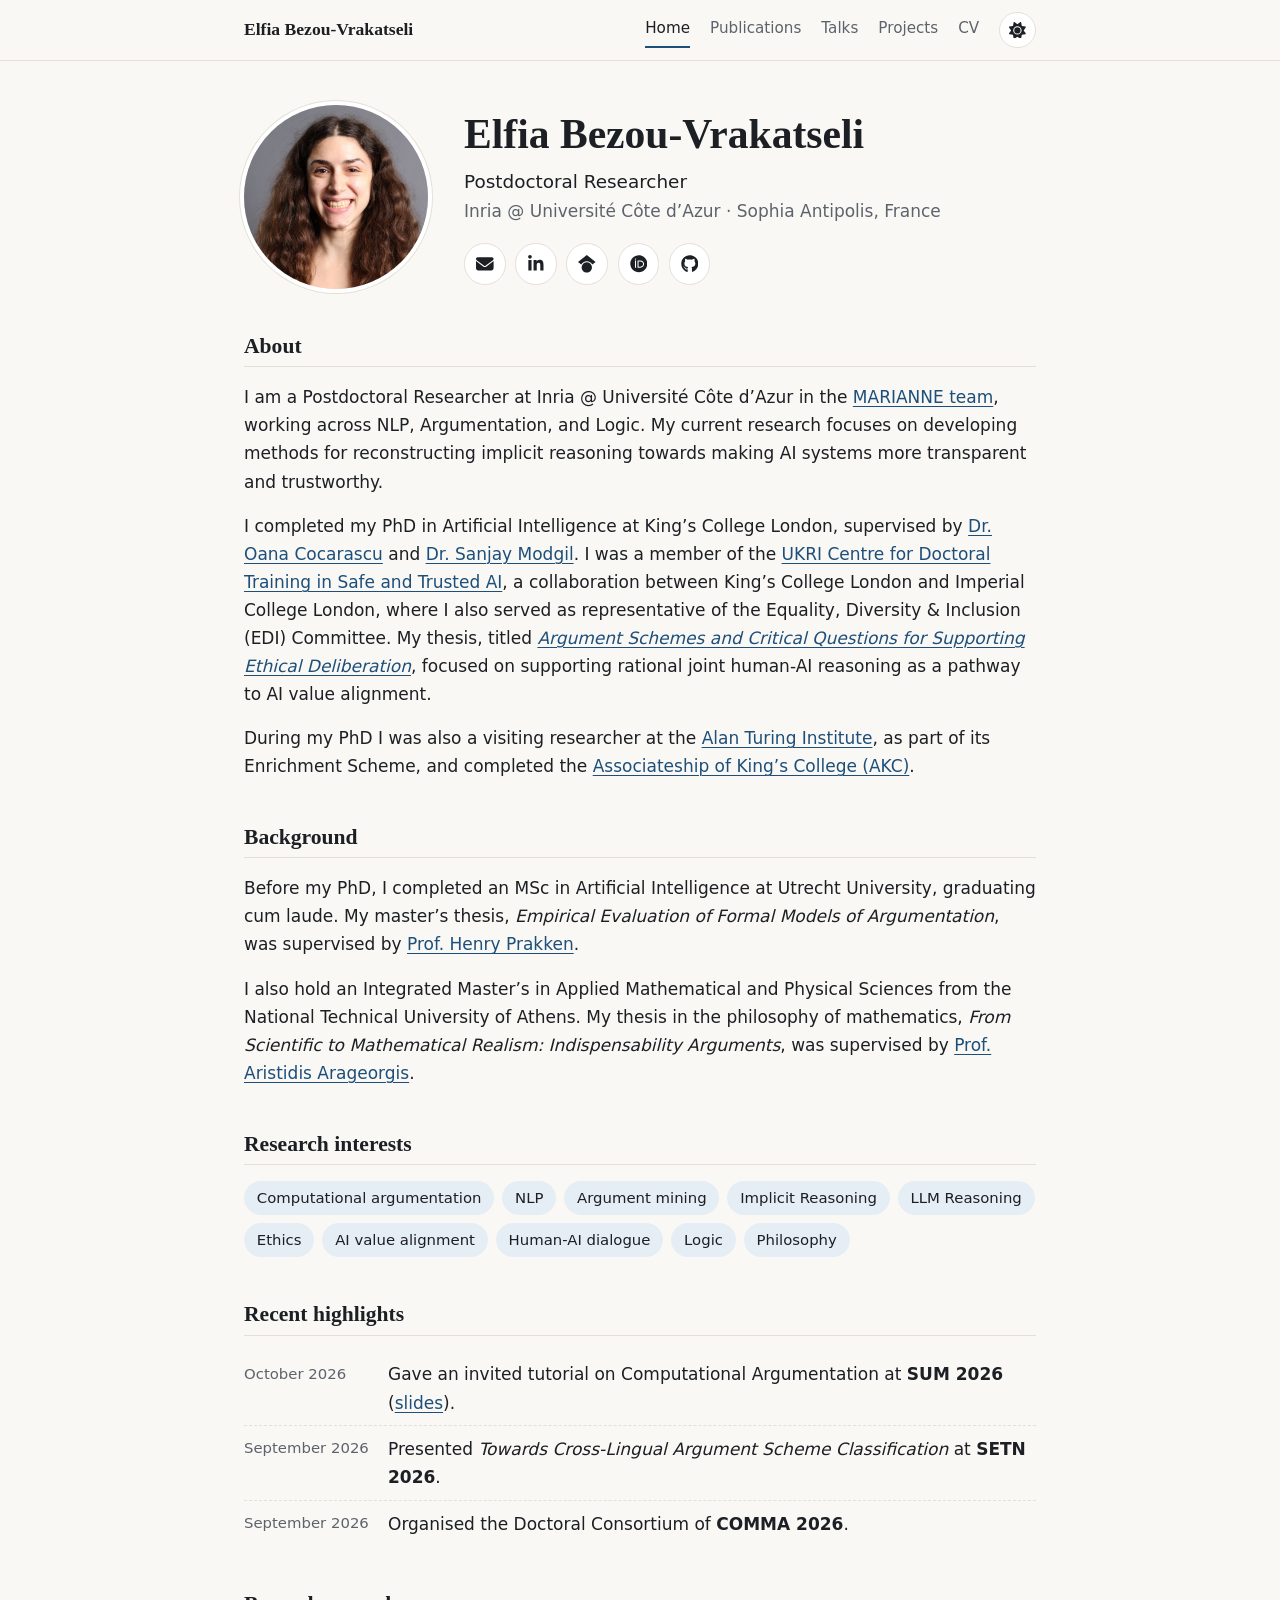
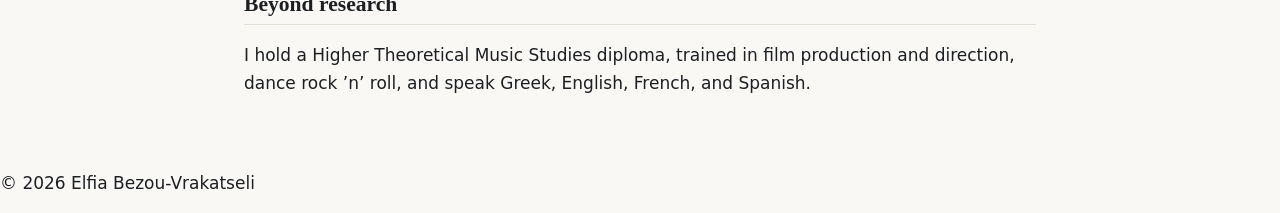
==== commit 2e1726dc: "Update index.html" ====
--- a/index.html
+++ b/index.html
@@ -54,7 +54,7 @@
 
     <section aria-labelledby="about">
       <h2 id="about">About</h2>
-           <p>I am a Postdoctoral Researcher at Inria @ Université Côte d’Azur in the <a href="https://team.inria.fr/marianne/team-members/" target="_blank" rel="noopener">MARIANNE team</a>, working across AI, NLP, Argumentation, and Logic. My current research focuses on developing methods for reconstructing implicit reasoning towards making AI systems more transparent and trustworthy. </p>
+           <p>I am a Postdoctoral Researcher at Inria @ Université Côte d’Azur in the <a href="https://team.inria.fr/marianne/team-members/" target="_blank" rel="noopener">MARIANNE team</a>, working across NLP, Argumentation, and Logic. My current research focuses on developing methods for reconstructing implicit reasoning towards making AI systems more transparent and trustworthy. </p>
          <p>I completed my PhD in Artificial Intelligence at King’s College London, supervised by <a href="https://www.kcl.ac.uk/people/oana-cocarascu" target="_blank" rel="noopener">Dr. Oana Cocarascu</a> and <a href="https://sanjaymodgil.nms.kcl.ac.uk/" target="_blank" rel="noopener">Dr. Sanjay Modgil</a>.
            I was a member of the <a href="https://safeandtrustedai.org/" target="_blank" rel="noopener">UKRI Centre for Doctoral Training in Safe and Trusted AI</a>, a collaboration between King’s College London and Imperial College London, where I also served as representative of the Equality, Diversity & Inclusion (EDI) Committee. My thesis, titled <a href="https://kclpure.kcl.ac.uk/portal/en/studentTheses/argument-schemes-and-critical-questions-for-supporting-ethical-de/" target="_blank" rel="noopener"><em>Argument Schemes and Critical Questions for Supporting Ethical Deliberation</em></a>, focused on supporting rational joint human-AI reasoning as a pathway to AI value alignment. </p>
              </p>  
@@ -72,10 +72,10 @@
     <section aria-labelledby="interests">
       <h2 id="interests">Research interests</h2>
       <ul class="tags">
-        <li>Computational argumentation</li>
-        <li>Argument mining &amp; NLP </li>
+        <li>Computational argumentation</li> <li>NLP</li>
+        <li>Argument mining</li>
         <li>Implicit Reasoning</li> <li>LLM Reasoning</li>
-        <li>Ethics &amp; AI value alignment</li>
+        <li>Ethics</li> <li> AI value alignment</li>
         <li>Human-AI dialogue</li>
         <li>Logic</li> <li>Philosophy</li>
       </ul>
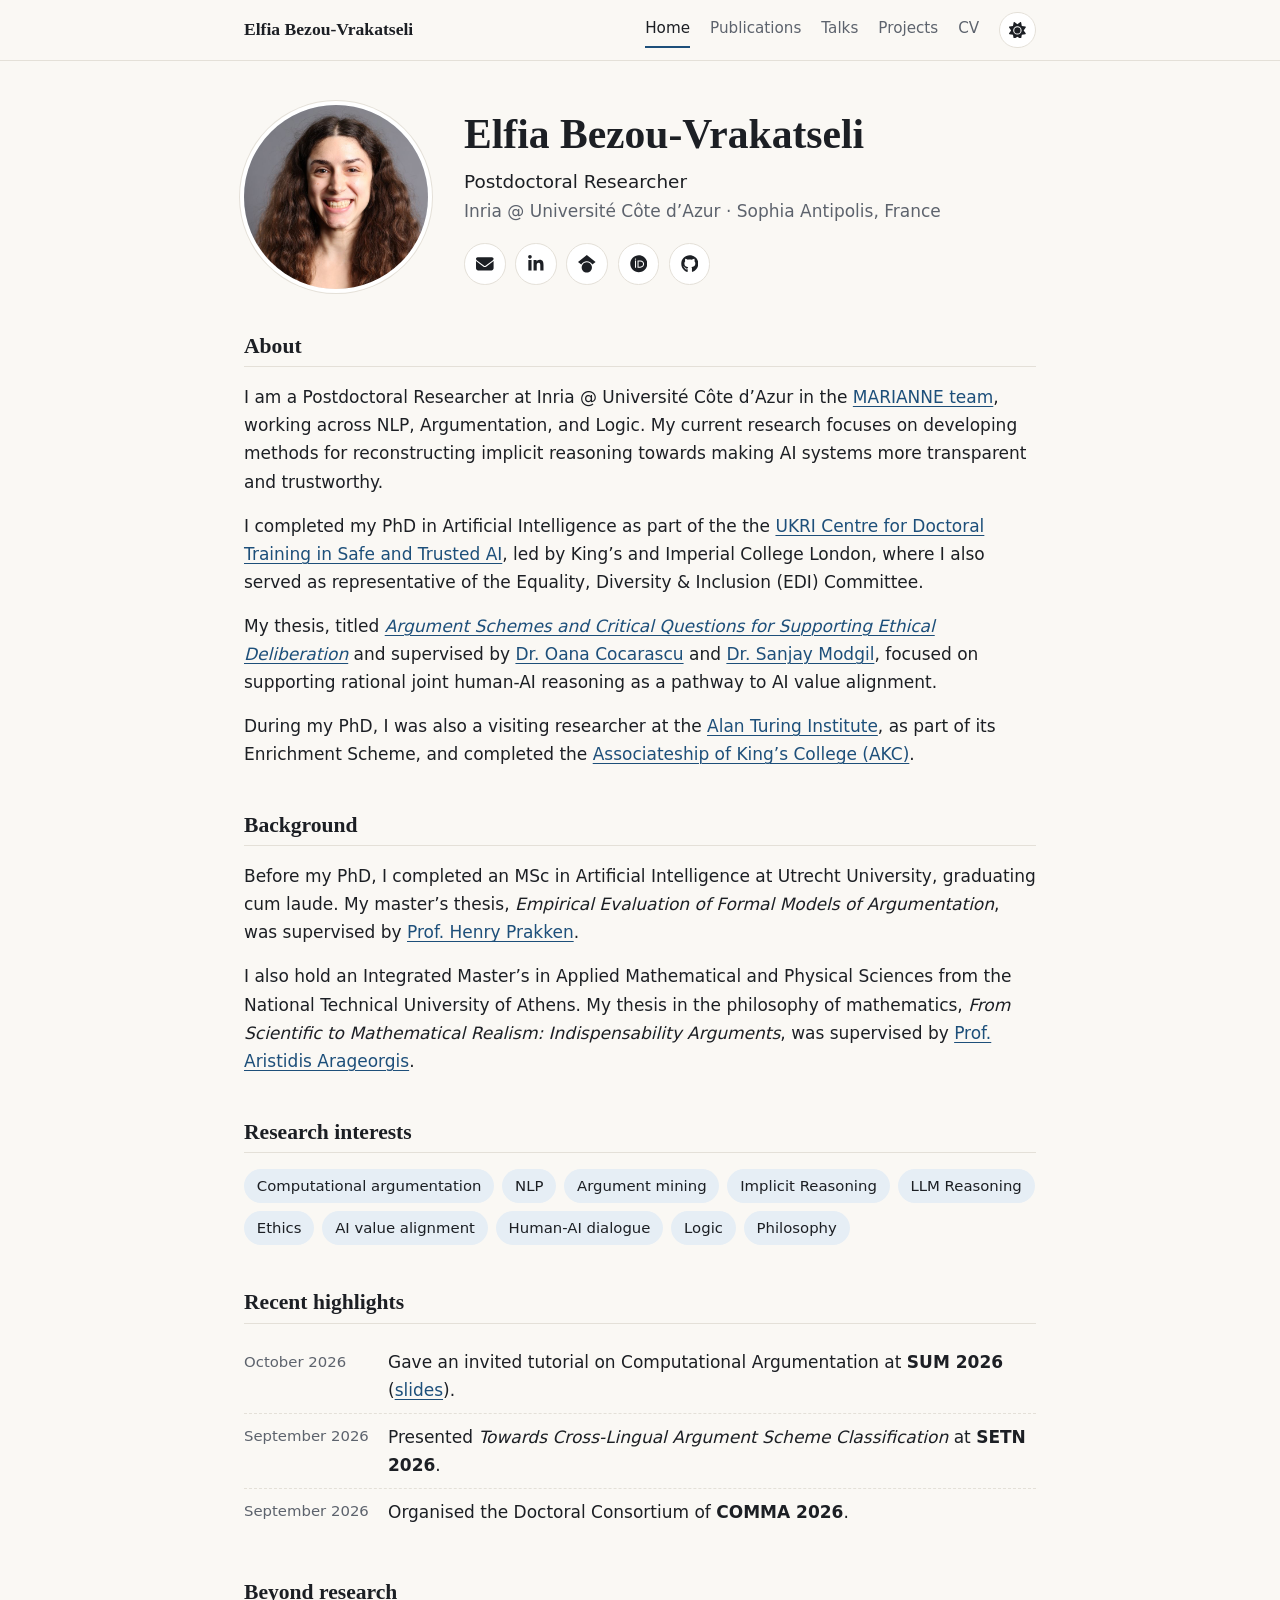
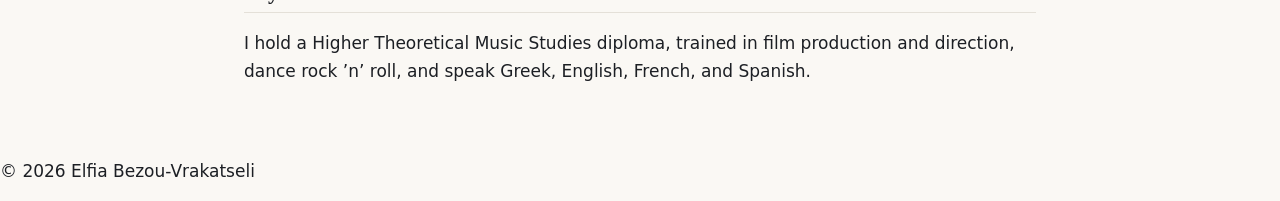
==== commit dc02d1c5: "Update index.html" ====
--- a/index.html
+++ b/index.html
@@ -55,10 +55,9 @@
     <section aria-labelledby="about">
       <h2 id="about">About</h2>
            <p>I am a Postdoctoral Researcher at Inria @ Université Côte d’Azur in the <a href="https://team.inria.fr/marianne/team-members/" target="_blank" rel="noopener">MARIANNE team</a>, working across NLP, Argumentation, and Logic. My current research focuses on developing methods for reconstructing implicit reasoning towards making AI systems more transparent and trustworthy. </p>
-         <p>I completed my PhD in Artificial Intelligence at King’s College London, supervised by <a href="https://www.kcl.ac.uk/people/oana-cocarascu" target="_blank" rel="noopener">Dr. Oana Cocarascu</a> and <a href="https://sanjaymodgil.nms.kcl.ac.uk/" target="_blank" rel="noopener">Dr. Sanjay Modgil</a>.
-           I was a member of the <a href="https://safeandtrustedai.org/" target="_blank" rel="noopener">UKRI Centre for Doctoral Training in Safe and Trusted AI</a>, a collaboration between King’s College London and Imperial College London, where I also served as representative of the Equality, Diversity & Inclusion (EDI) Committee. My thesis, titled <a href="https://kclpure.kcl.ac.uk/portal/en/studentTheses/argument-schemes-and-critical-questions-for-supporting-ethical-de/" target="_blank" rel="noopener"><em>Argument Schemes and Critical Questions for Supporting Ethical Deliberation</em></a>, focused on supporting rational joint human-AI reasoning as a pathway to AI value alignment. </p>
-             </p>  
-      <p>During my PhD I was also a visiting researcher at the <a href="https://www.turing.ac.uk/" target="_blank" rel="noopener">Alan Turing Institute</a>, as part of its Enrichment Scheme, and completed the <a href="https://www.kcl.ac.uk/akc" target="_blank" rel="noopener">Associateship of King’s College (AKC)</a>.</p>
+         <p>I completed my PhD in Artificial Intelligence as part of the the <a href="https://safeandtrustedai.org/" target="_blank" rel="noopener">UKRI Centre for Doctoral Training in Safe and Trusted AI</a>, led by King’s and Imperial College London, where I also served as representative of the Equality, Diversity & Inclusion (EDI) Committee.</p>
+          <p>My thesis, titled <a href="https://kclpure.kcl.ac.uk/portal/en/studentTheses/argument-schemes-and-critical-questions-for-supporting-ethical-de/" target="_blank" rel="noopener"><em>Argument Schemes and Critical Questions for Supporting Ethical Deliberation</em></a> and supervised by <a href="https://www.kcl.ac.uk/people/oana-cocarascu" target="_blank" rel="noopener">Dr. Oana Cocarascu</a> and <a href="https://sanjaymodgil.nms.kcl.ac.uk/" target="_blank" rel="noopener">Dr. Sanjay Modgil</a>, focused on supporting rational joint human-AI reasoning as a pathway to AI value alignment. </p>  
+      <p>During my PhD, I was also a visiting researcher at the <a href="https://www.turing.ac.uk/" target="_blank" rel="noopener">Alan Turing Institute</a>, as part of its Enrichment Scheme, and completed the <a href="https://www.kcl.ac.uk/akc" target="_blank" rel="noopener">Associateship of King’s College (AKC)</a>.</p>
     </section>
 
     <section aria-labelledby="background">
